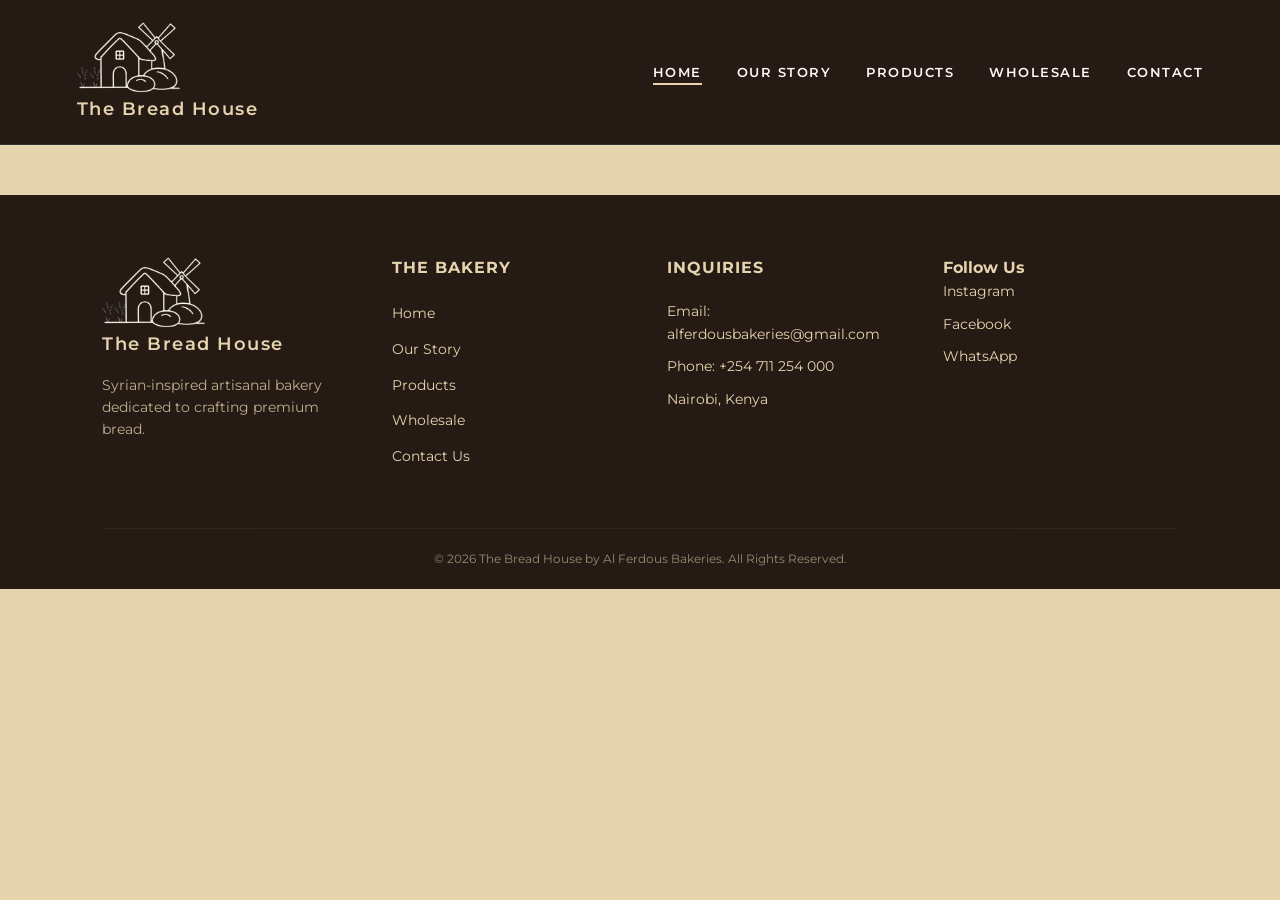
==== index.html @ f8d01291 "added social pages" ====
<!DOCTYPE html>
<html lang="en">
<head>
    <meta charset="UTF-8">
    <meta name="viewport" content="width=device-width, initial-scale=1.0">
    <title>The Bread House | Syrian-Inspired Artisanal Bakery</title>
    <link rel="icon" type="image/png" href="img/main-logo.png">
    <link rel="stylesheet" href="style.css">
</head>
<body>

    <header>
        <nav class="navbar">
            <a href="index.html" class="logo-link">
            <div class="logo-container">
                <img src="img/main-logo.png" alt="The Bread House Logo">
                <span class="brand-title">The Bread House</span>
            </div>
            </a>
            <ul class="nav-links">
                <li><a href="index.html" class="active">Home</a></li>
                <li><a href="story.html">Our Story</a></li>
                <li><a href="products.html">Products</a></li>
                <li><a href="wholesale.html">Wholesale</a></li>
                <li><a href="contact.html">Contact</a></li>
            </ul>
        </nav>
    </header>

    <main>
        </main>
<footer>
    <div class="footer-container">
        <div class="footer-brand">
            <div class="logo-container">
                <img src="img/main-logo.png" alt="The Bread House Logo">
                <span class="brand-title">The Bread House</span>
            </div>
            <p>Syrian-inspired artisanal bakery dedicated to crafting premium bread.</p>
        </div>

        <div class="footer-links">
            <h4>The Bakery</h4>
            <ul>
                <li><a href="index.html">Home</a></li>
                <li><a href="story.html">Our Story</a></li>
                <li><a href="products.html">Products</a></li>
                <li><a href="wholesale.html">Wholesale</a></li>
                <li><a href="contact.html">Contact Us</a></li>
            </ul>
        </div>

        <div class="footer-contact">
            <h4>Inquiries</h4>
            <p>Email: <a href="mailto:alferdousbakeries@gmail.com" class="footer-link">alferdousbakeries@gmail.com</a></p>
            <p>Phone: <a href="tel:+254711254000" class="footer-link">+254 711 254 000</a></p>
            <p>Nairobi, Kenya</p>
        </div>

        <div class="footer-social">
            <h4>Follow Us</h4>
              <div class="social-icons">
              <a href="#" class="social-link">Instagram</a>
              <a href="#" class="social-link">Facebook</a>
              <a href="https://wa.me/254711254000" class="social-link">WhatsApp</a>
        </div>
</div>
    </div>
    <div class="footer-bottom">
        <p>&copy; 2026 The Bread House by Al Ferdous Bakeries. All Rights Reserved.</p>
    </div>
</footer>
</body>
</html>
---- style.css ----
@font-face {
    font-family: 'Montserrat';
    src: url('fonts/Montserrat-Regular.ttf') format('truetype');
    font-weight: 400;
}

@font-face {
    font-family: 'Montserrat';
    src: url('fonts/Montserrat-SemiBold.ttf') format('truetype');
    font-weight: 600;
}

@font-face {
    font-family: 'Montserrat';
    src: url('fonts/Montserrat-Bold.ttf') format('truetype');
    font-weight: 700;
}
* {
    margin: 0;
    padding: 0;
    box-sizing: border-box;
}

body {
    font-family: 'Montserrat', sans-serif;
    /* Light beige background from the profile  */
    background-color: #e6d4af; 
    /* Deep brown text for a premium look */
    color: #3E2723; 
    line-height: 1.6;
}


header {
    background-color: #261a14; 
    border-bottom: 1px solid #333; 
    position: sticky;
    top: 0;
    z-index: 1000;
}
.navbar {
    display: flex;
    justify-content: space-between;
    align-items: center;
    padding: 20px 6%; /* Added more padding for a "premium" feel */
    max-width: 1400px;
    margin: 0 auto;
}

logo-container {
    display: flex;
    align-items: center; /* Centers the logo and text vertically */
    gap: 15px; /* Creates space between the icon and the name */
}

.logo-container img {
    height: 75px;
    width: auto;
    display: block;
}
.logo-link {
    text-decoration: none;
}

.brand-title {
    color: #e6d4af; /* Using your accurate beige color */
    font-family: 'Montserrat', sans-serif;
    font-weight: 600;
    font-size: 18px;
    letter-spacing: 1.5px;
    text-decoration: none;
}

.nav-links {
    list-style: none;
    display: flex;
    gap: 35px; /* Wide gap between links */
}

.nav-links a {
    text-decoration: none;
    /* Changed to light beige for contrast against the dark brown */
    color: #FDF9F3; 
    font-size: 12.5px;
    font-weight: 600; 
    text-transform: uppercase;
    letter-spacing: 1.5px;
    transition: all 0.3s ease;
    position: relative;
}

.nav-links a:hover {
    color: #e6d4af; 
}
.nav-links a.active::after {
    content: '';
    position: absolute;
    width: 100%;
    height: 2px;
    background-color: #e6d4af;
    bottom: -5px;
    left: 0;
}

footer {
    background-color: #261a14; 
    color: #e6d4af; 
    padding: 60px 8% 20px;
    margin-top: 50px;
}

.footer-container {
    display: flex;
    justify-content: space-between;
    flex-wrap: wrap;
    gap: 40px;
    max-width: 1400px;
    margin: 0 auto;
}

.footer-brand {
    flex: 1;
    min-width: 250px;
}

.footer-brand p {
    margin-top: 15px;
    font-size: 14px;
    opacity: 0.8;
}

.footer-links, .footer-contact {
    flex: 1;
    min-width: 200px;
}

.footer-links h4, .footer-contact h4 {
    margin-bottom: 20px;
    text-transform: uppercase;
    letter-spacing: 1px;
    font-size: 16px;
}

.footer-links ul {
    list-style: none;
}

.footer-links li {
    margin-bottom: 10px;
}

.footer-links a {
    color: #e6d4af;
    text-decoration: none;
    font-size: 14px;
    transition: color 0.3s ease;
}

.footer-links a:hover {
    color: #ffffff;
}

.footer-contact p {
    font-size: 14px;
    margin-bottom: 10px;
}

.footer-bottom {
    text-align: center;
    margin-top: 50px;
    padding-top: 20px;
    border-top: 1px solid rgba(230, 212, 175, 0.1);
    font-size: 12px;
    opacity: 0.6;
}
.footer-link {
    color: #e6d4af;
    text-decoration: none;
    transition: opacity 0.3s ease;
}

.footer-link:hover {
    opacity: 0.7;
}
.footer-social {
    flex: 1;
    min-width: 150px;
}

.social-icons {
    display: flex;
    flex-direction: column; /* Vertical list looks cleaner in this footer */
    gap: 10px;
}

.social-link {
    color: #e6d4af;
    text-decoration: none;
    font-size: 14px;
    transition: transform 0.3s ease;
}

.social-link:hover {
    color: #ffffff;
    transform: translateX(5px); /* Subtle slide effect when hovering */
}
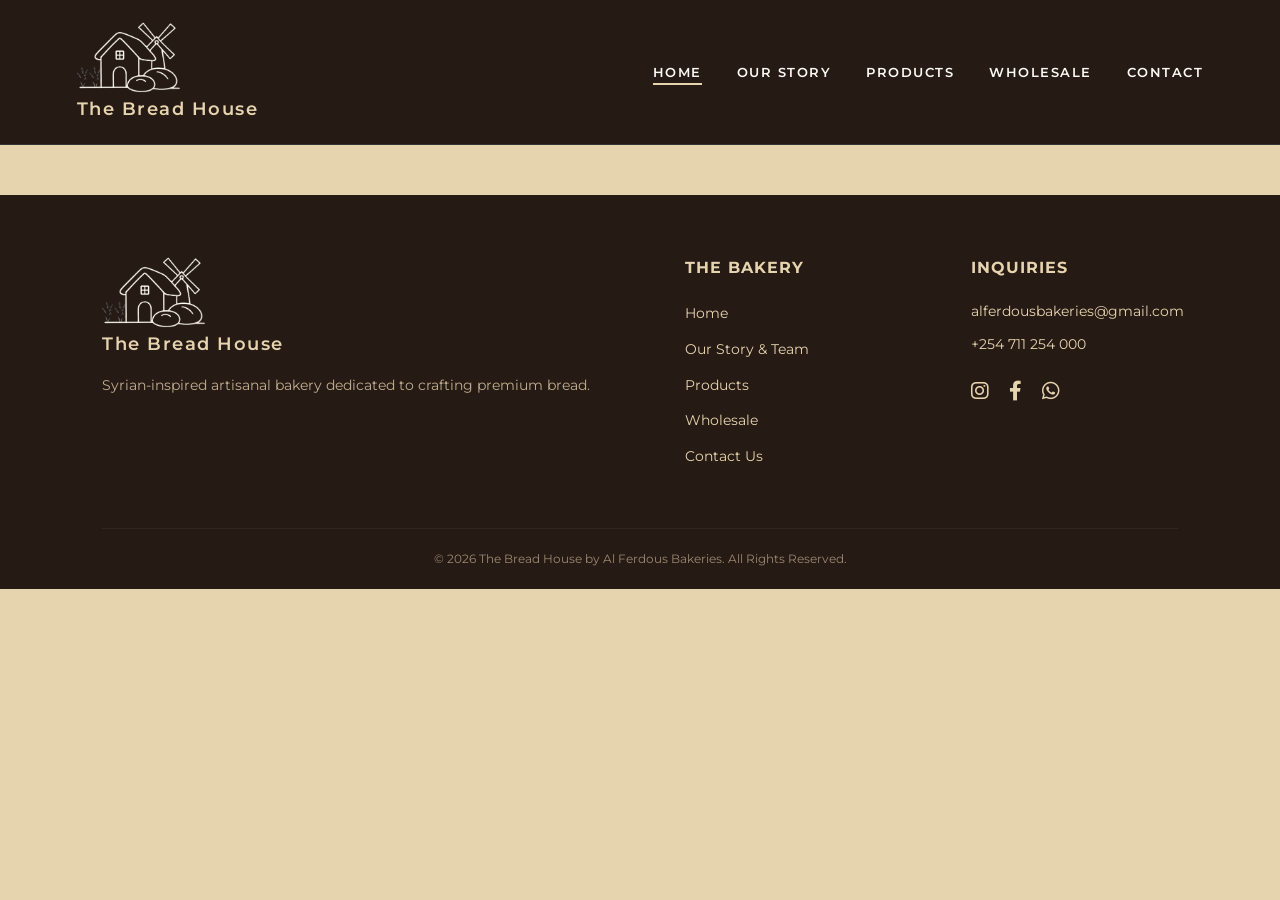
==== commit 5f31bfa7: "finished nav-bar & footer" ====
--- a/index.html
+++ b/index.html
@@ -5,6 +5,7 @@
     <meta name="viewport" content="width=device-width, initial-scale=1.0">
     <title>The Bread House | Syrian-Inspired Artisanal Bakery</title>
     <link rel="icon" type="image/png" href="img/main-logo.png">
+    <link rel="stylesheet" href="https://cdnjs.cloudflare.com/ajax/libs/font-awesome/6.0.0/css/all.min.css">
     <link rel="stylesheet" href="style.css">
 </head>
 <body>
@@ -32,37 +33,38 @@
 <footer>
     <div class="footer-container">
         <div class="footer-brand">
-            <div class="logo-container">
-                <img src="img/main-logo.png" alt="The Bread House Logo">
-                <span class="brand-title">The Bread House</span>
-            </div>
+            <a href="index.html" class="logo-link">
+                <div class="logo-container">
+                    <img src="img/main-logo.png" alt="The Bread House Logo">
+                    <span class="brand-title">The Bread House</span>
+                </div>
+            </a>
             <p>Syrian-inspired artisanal bakery dedicated to crafting premium bread.</p>
         </div>
 
-        <div class="footer-links">
-            <h4>The Bakery</h4>
-            <ul>
-                <li><a href="index.html">Home</a></li>
-                <li><a href="story.html">Our Story</a></li>
-                <li><a href="products.html">Products</a></li>
-                <li><a href="wholesale.html">Wholesale</a></li>
-                <li><a href="contact.html">Contact Us</a></li>
-            </ul>
-        </div>
+       <div class="footer-right-group">
+            <div class="footer-links">
+                <h4>The Bakery</h4>
+                <ul>
+                    <li><a href="index.html">Home</a></li>
+                    <li><a href="story.html">Our Story & Team</a></li>
+                    <li><a href="products.html">Products</a></li>
+                    <li><a href="wholesale.html">Wholesale</a></li>
+                    <li><a href="contact.html">Contact Us</a></li>
+                </ul>
+            </div>
+
 
         <div class="footer-contact">
-            <h4>Inquiries</h4>
-            <p>Email: <a href="mailto:alferdousbakeries@gmail.com" class="footer-link">alferdousbakeries@gmail.com</a></p>
-            <p>Phone: <a href="tel:+254711254000" class="footer-link">+254 711 254 000</a></p>
-            <p>Nairobi, Kenya</p>
-        </div>
-
-        <div class="footer-social">
-            <h4>Follow Us</h4>
-              <div class="social-icons">
-              <a href="#" class="social-link">Instagram</a>
-              <a href="#" class="social-link">Facebook</a>
-              <a href="https://wa.me/254711254000" class="social-link">WhatsApp</a>
+                <h4>Inquiries</h4>
+                <p><a href="mailto:alferdousbakeries@gmail.com" class="footer-link">alferdousbakeries@gmail.com</a></p>
+                <p><a href="tel:+254711254000" class="footer-link">+254 711 254 000</a></p>
+                
+                <div class="social-icons">
+                    <a href="#" class="social-icon"><i class="fab fa-instagram"></i></a>
+                    <a href="#" class="social-icon"><i class="fab fa-facebook-f"></i></a>
+                    <a href="https://wa.me/254711254000" class="social-icon"><i class="fab fa-whatsapp"></i></a>
+                </div>
         </div>
 </div>
     </div>
--- a/style.css
+++ b/style.css
@@ -47,11 +47,6 @@
     margin: 0 auto;
 }
 
-logo-container {
-    display: flex;
-    align-items: center; /* Centers the logo and text vertically */
-    gap: 15px; /* Creates space between the icon and the name */
-}
 
 .logo-container img {
     height: 75px;
@@ -182,25 +177,59 @@
 .footer-link:hover {
     opacity: 0.7;
 }
-.footer-social {
-    flex: 1;
-    min-width: 150px;
-}
-
 .social-icons {
     display: flex;
-    flex-direction: column; /* Vertical list looks cleaner in this footer */
+    flex-direction: row; /* Vertical list looks cleaner in this footer */
     gap: 10px;
 }
 
-.social-link {
-    color: #e6d4af;
-    text-decoration: none;
-    font-size: 14px;
-    transition: transform 0.3s ease;
-}
-
-.social-link:hover {
+/* Footer Layout */
+.footer-container {
+    display: flex;
+    justify-content: space-between; /* Pushes brand left and group right */
+    align-items: flex-start;
+    max-width: 1400px;
+    margin: 0 auto;
+}
+
+.footer-right-group {
+    display: flex;
+    gap: 80px; /* Space between Bakery links and Inquiries */
+    text-align: left;
+}
+
+/* The Hover Slide Effect for Bakery Links */
+.footer-links li a {
+    display: inline-block; /* Required for transform to work */
+    transition: all 0.3s ease;
+    color: #e6d4af;
+    text-decoration: none;
+}
+
+.footer-links li a:hover {
     color: #ffffff;
-    transform: translateX(5px); /* Subtle slide effect when hovering */
+    transform: translateX(8px); /* The posh slide effect */
+}
+
+/* Social Icons Styling */
+.social-icons {
+    display: flex;
+    gap: 20px;
+    margin-top: 20px;
+}
+
+.social-icon {
+    color: #e6d4af;
+    font-size: 20px; /* Makes icons look premium */
+    transition: transform 0.3s ease, color 0.3s ease;
+}
+
+.social-icon:hover {
+    color: #ffffff;
+    transform: translateY(-5px); /* Icons pop upward slightly */
+}
+
+/* Remove default link styles for brand */
+.logo-link {
+    text-decoration: none;
 }
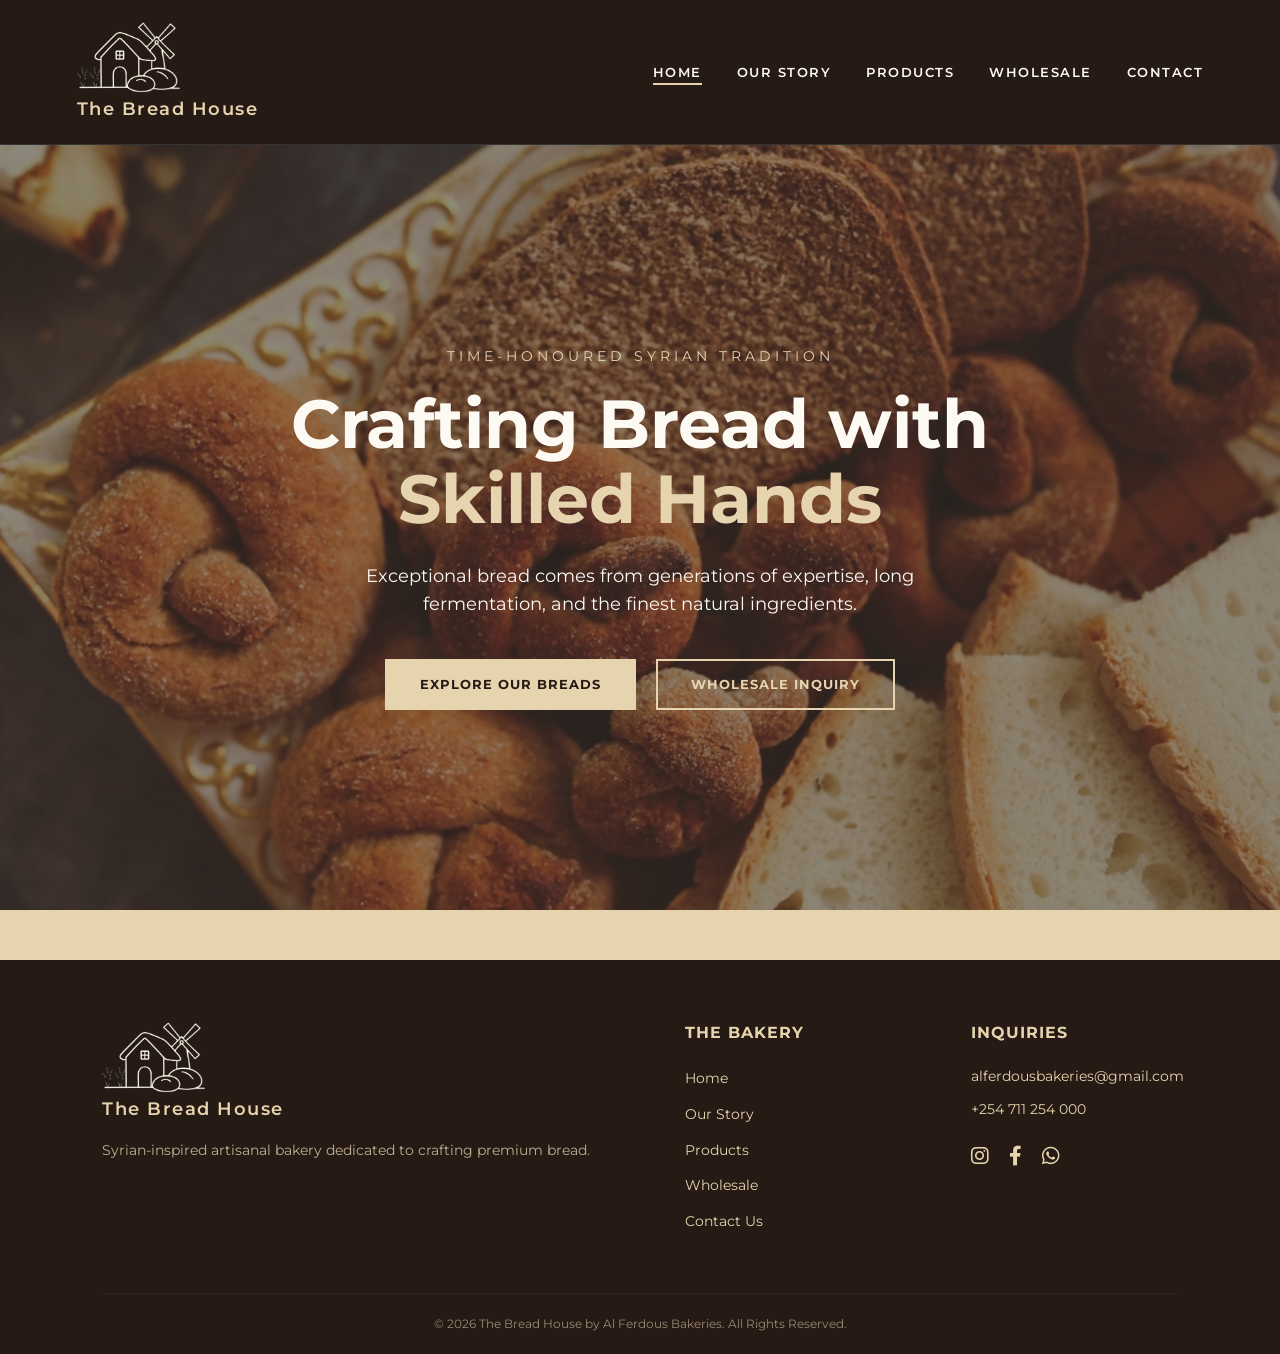
==== commit 222ac06c: "completed hero section" ====
--- a/index.html
+++ b/index.html
@@ -28,8 +28,22 @@
         </nav>
     </header>
 
-    <main>
-        </main>
+<main>
+<section class="hero">
+    <div class="hero-overlay"></div>
+    <div class="hero-content">
+        <span class="hero-tagline">Time-Honoured Syrian Tradition</span>
+        <h1>Crafting Bread with <br><span>Skilled Hands</span></h1>
+        <p>Exceptional bread comes from generations of expertise, long fermentation, and the finest natural ingredients.</p>
+        <div class="hero-btns">
+            <a href="products.html" class="btn-primary">Explore Our Breads</a>
+            <a href="wholesale.html" class="btn-secondary">Wholesale Inquiry</a>
+        </div>
+    </div>
+</section>
+</main>
+
+
 <footer>
     <div class="footer-container">
         <div class="footer-brand">
@@ -47,7 +61,7 @@
                 <h4>The Bakery</h4>
                 <ul>
                     <li><a href="index.html">Home</a></li>
-                    <li><a href="story.html">Our Story & Team</a></li>
+                    <li><a href="story.html">Our Story</a></li>
                     <li><a href="products.html">Products</a></li>
                     <li><a href="wholesale.html">Wholesale</a></li>
                     <li><a href="contact.html">Contact Us</a></li>
--- a/style.css
+++ b/style.css
@@ -97,6 +97,107 @@
     left: 0;
 }
 
+
+.hero {
+    position: relative;
+    height: 85vh; /* Takes up most of the screen */
+    background: url('img/artisanal_hand_shaped_bread.jpg') no-repeat center center/cover;
+    display: flex;
+    align-items: center;
+    justify-content: center;
+    color: #FDF9F3;
+    text-align: center;
+}
+
+.hero-overlay {
+    position: absolute;
+    top: 0;
+    left: 0;
+    width: 100%;
+    height: 100%;
+    background: rgba(38, 26, 20, 0.5); /* Deep brown tint at 50% opacity */
+}
+
+.hero-content {
+    position: relative;
+    z-index: 2;
+    max-width: 900px;
+    padding: 0 20px;
+}
+
+.hero-tagline {
+    font-size: 14px;
+    text-transform: uppercase;
+    letter-spacing: 4px;
+    margin-bottom: 20px;
+    display: block;
+    color: #e6d4af; /* Your brand beige */
+}
+
+.hero h1 {
+    font-size: clamp(40px, 8vw, 68px); /* Responsive font size */
+    font-weight: 700;
+    line-height: 1.1;
+    margin-bottom: 25px;
+}
+
+.hero h1 span {
+    color: #e6d4af; /* Highlight "Skilled Hands" in brand color */
+}
+
+.hero p {
+    font-size: 18px;
+    max-width: 600px;
+    margin: 0 auto 40px;
+    font-weight: 400;
+}
+
+/* Button Bricks */
+.hero-btns {
+    display: flex;
+    gap: 20px;
+    justify-content: center;
+}
+
+.btn-primary {
+    background-color: #e6d4af;
+    color: #261a14;
+    padding: 15px 35px;
+    text-decoration: none;
+    font-weight: 700;
+    text-transform: uppercase;
+    font-size: 13px;
+    letter-spacing: 1px;
+    transition: all 0.3s ease;
+}
+
+.btn-secondary {
+    border: 2px solid #e6d4af;
+    color: #e6d4af;
+    padding: 13px 33px;
+    text-decoration: none;
+    font-weight: 700;
+    text-transform: uppercase;
+    font-size: 13px;
+    letter-spacing: 1px;
+    transition: all 0.3s ease;
+}
+
+.btn-primary:hover {
+    background-color: #ffffff;
+    transform: translateY(-3px);
+}
+
+.btn-secondary:hover {
+    background-color: #e6d4af;
+    color: #261a14;
+    transform: translateY(-3px);
+}
+
+
+
+
+
 footer {
     background-color: #261a14; 
     color: #e6d4af; 
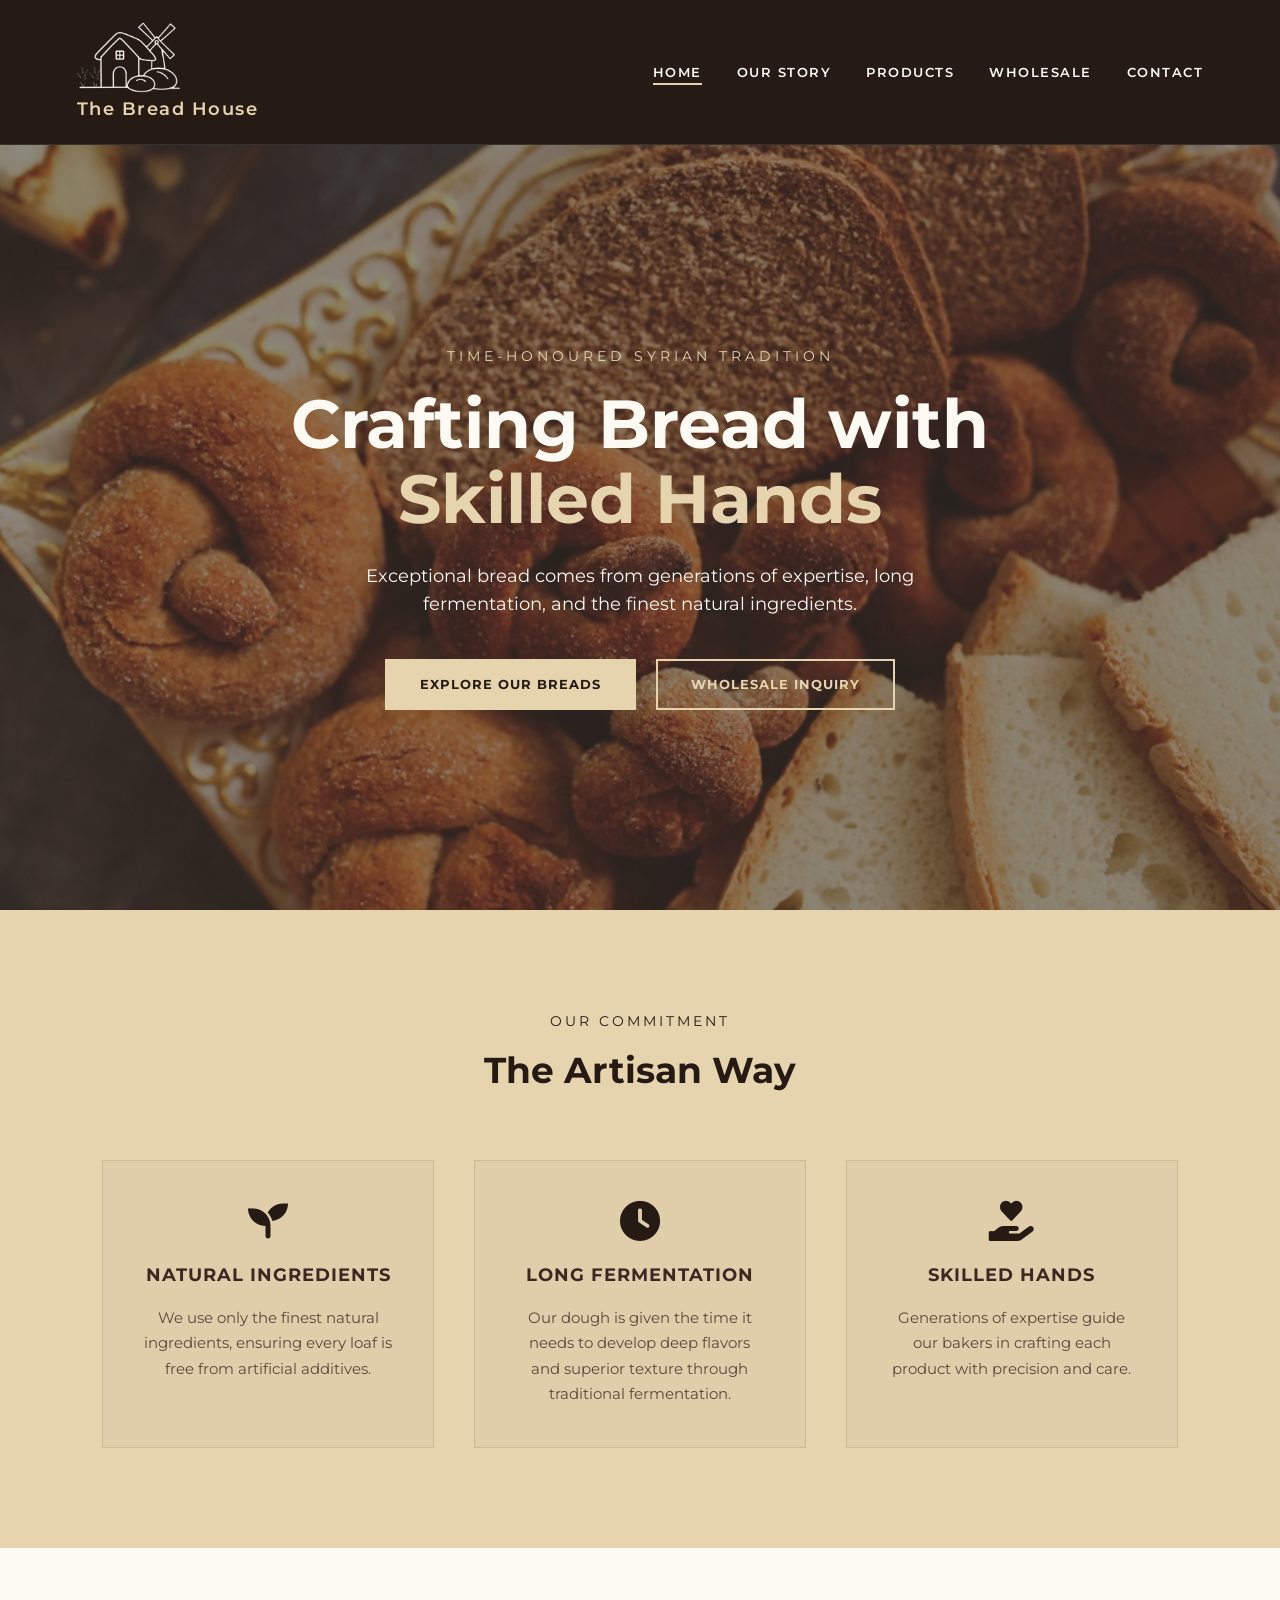
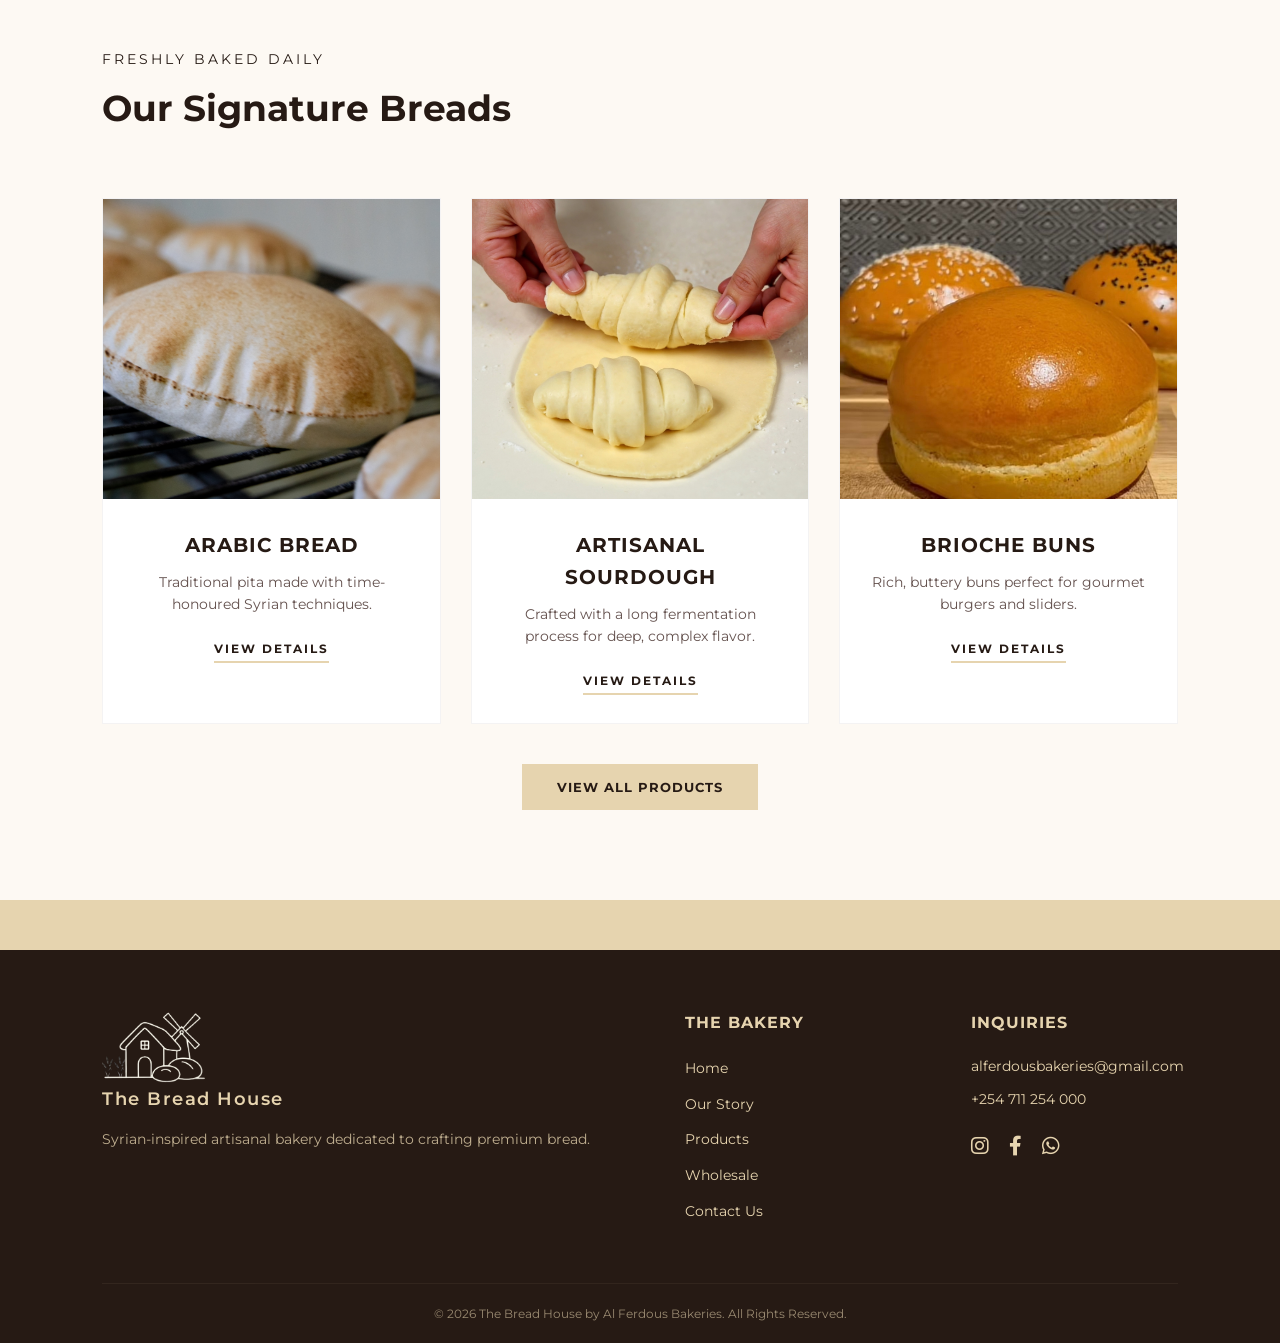
==== commit c612b6a8: "added 2 sections commitment & signature breads" ====
--- a/index.html
+++ b/index.html
@@ -41,7 +41,91 @@
         </div>
     </div>
 </section>
+
+
+
+<section class="virtues">
+    <div class="container">
+        <div class="section-title">
+            <span>Our Commitment</span>
+            <h2>The Artisan Way</h2>
+        </div>
+        
+        <div class="virtues-grid">
+            <div class="virtue-card">
+                <i class="fas fa-seedling"></i>
+                <h3>Natural Ingredients</h3>
+                <p>We use only the finest natural ingredients, ensuring every loaf is free from artificial additives.</p>
+            </div>
+
+            <div class="virtue-card">
+                <i class="fas fa-clock"></i>
+                <h3>Long Fermentation</h3>
+                <p>Our dough is given the time it needs to develop deep flavors and superior texture through traditional fermentation.</p>
+            </div>
+
+            <div class="virtue-card">
+                <i class="fas fa-hand-holding-heart"></i>
+                <h3>Skilled Hands</h3>
+                <p>Generations of expertise guide our bakers in crafting each product with precision and care.</p>
+            </div>
+        </div>
+    </div>
+</section>
+
+
+
+<section class="products-preview">
+    <div class="container">
+        <div class="section-title">
+            <span>Freshly Baked Daily</span>
+            <h2>Our Signature Breads</h2>
+        </div>
+
+        <div class="product-grid">
+            <div class="product-card">
+                <div class="product-img">
+                    <img src="img/arabic_bread.jpg" alt="Authentic Arabic Bread">
+                </div>
+                <div class="product-info">
+                    <h3>Arabic Bread</h3>
+                    <p>Traditional pita made with time-honoured Syrian techniques.</p>
+                    <a href="products.html" class="link-posh">View Details</a>
+                </div>
+            </div>
+
+            <div class="product-card">
+                <div class="product-img">
+                    <img src="img/frozen_croissant_dough.jpg" alt="Artisanal Sourdough">
+                </div>
+                <div class="product-info">
+                    <h3>Artisanal Sourdough</h3>
+                    <p>Crafted with a long fermentation process for deep, complex flavor.</p>
+                    <a href="products.html" class="link-posh">View Details</a>
+                </div>
+            </div>
+
+            <div class="product-card">
+                <div class="product-img">
+                    <img src="img/brioche_buns.jpg" alt="Gourmet Brioche Buns">
+                </div>
+                <div class="product-info">
+                    <h3>Brioche Buns</h3>
+                    <p>Rich, buttery buns perfect for gourmet burgers and sliders.</p>
+                    <a href="products.html" class="link-posh">View Details</a>
+                </div>
+            </div>
+        </div>
+
+        <div class="view-all-container">
+            <a href="products.html" class="btn-primary">View All Products</a>
+        </div>
+    </div>
+</section>
 </main>
+
+
+
 
 
 <footer>
--- a/style.css
+++ b/style.css
@@ -196,6 +196,143 @@
 
 
 
+.virtues {
+    padding: 100px 8%;
+    background-color: #e6d4af; /* Your accurate beige */
+    text-align: center;
+}
+
+.section-title span {
+    color: #261a14; /* Your accurate brown */
+    text-transform: uppercase;
+    letter-spacing: 3px;
+    font-size: 14px;
+    display: block;
+    margin-bottom: 10px;
+}
+
+.section-title h2 {
+    font-size: 36px;
+    color: #261a14;
+    margin-bottom: 60px;
+}
+
+.virtues-grid {
+    display: grid;
+    grid-template-columns: repeat(auto-fit, minmax(280px, 1fr));
+    gap: 40px;
+    max-width: 1200px;
+    margin: 0 auto;
+}
+
+.virtue-card {
+    padding: 40px;
+    background: rgba(38, 26, 20, 0.03); /* Extremely subtle brown tint */
+    border: 1px solid rgba(38, 26, 20, 0.1);
+    transition: all 0.3s ease;
+}
+
+.virtue-card:hover {
+    background: #ffffff;
+    transform: translateY(-10px);
+    box-shadow: 0 20px 40px rgba(38, 26, 20, 0.05);
+}
+
+.virtue-card i {
+    font-size: 40px;
+    color: #261a14;
+    margin-bottom: 20px;
+}
+
+.virtue-card h3 {
+    margin-bottom: 15px;
+    text-transform: uppercase;
+    letter-spacing: 1px;
+    font-size: 18px;
+}
+
+.virtue-card p {
+    font-size: 15px;
+    line-height: 1.7;
+    opacity: 0.8;
+}
+
+
+
+.products-preview {
+    padding: 100px 8%;
+    background-color: #FDF9F3; /* A lighter shade of your beige for contrast */
+}
+
+.product-grid {
+    display: grid;
+    grid-template-columns: repeat(auto-fit, minmax(300px, 1fr));
+    gap: 30px;
+    margin-bottom: 50px;
+}
+
+.product-card {
+    background: #fff;
+    overflow: hidden; /* Keeps the zoom effect inside the card */
+    border: 1px solid rgba(38, 26, 20, 0.05);
+    transition: all 0.4s ease;
+}
+
+.product-img {
+    height: 300px;
+    overflow: hidden;
+}
+
+.product-img img {
+    width: 100%;
+    height: 100%;
+    object-fit: cover;
+    transition: transform 0.6s ease;
+}
+
+.product-card:hover .product-img img {
+    transform: scale(1.1); /* The "Posh" zoom */
+}
+
+.product-info {
+    padding: 30px;
+    text-align: center;
+}
+
+.product-info h3 {
+    font-size: 20px;
+    margin-bottom: 10px;
+    text-transform: uppercase;
+    letter-spacing: 1px;
+    color: #261a14;
+}
+
+.product-info p {
+    font-size: 14px;
+    margin-bottom: 20px;
+    opacity: 0.8;
+}
+
+.link-posh {
+    font-size: 12px;
+    font-weight: 700;
+    text-transform: uppercase;
+    letter-spacing: 2px;
+    color: #261a14;
+    text-decoration: none;
+    border-bottom: 2px solid #e6d4af;
+    padding-bottom: 5px;
+    transition: all 0.3s ease;
+}
+
+.link-posh:hover {
+    border-bottom: 2px solid #261a14;
+}
+
+.view-all-container {
+    text-align: center;
+}
+
 
 
 footer {
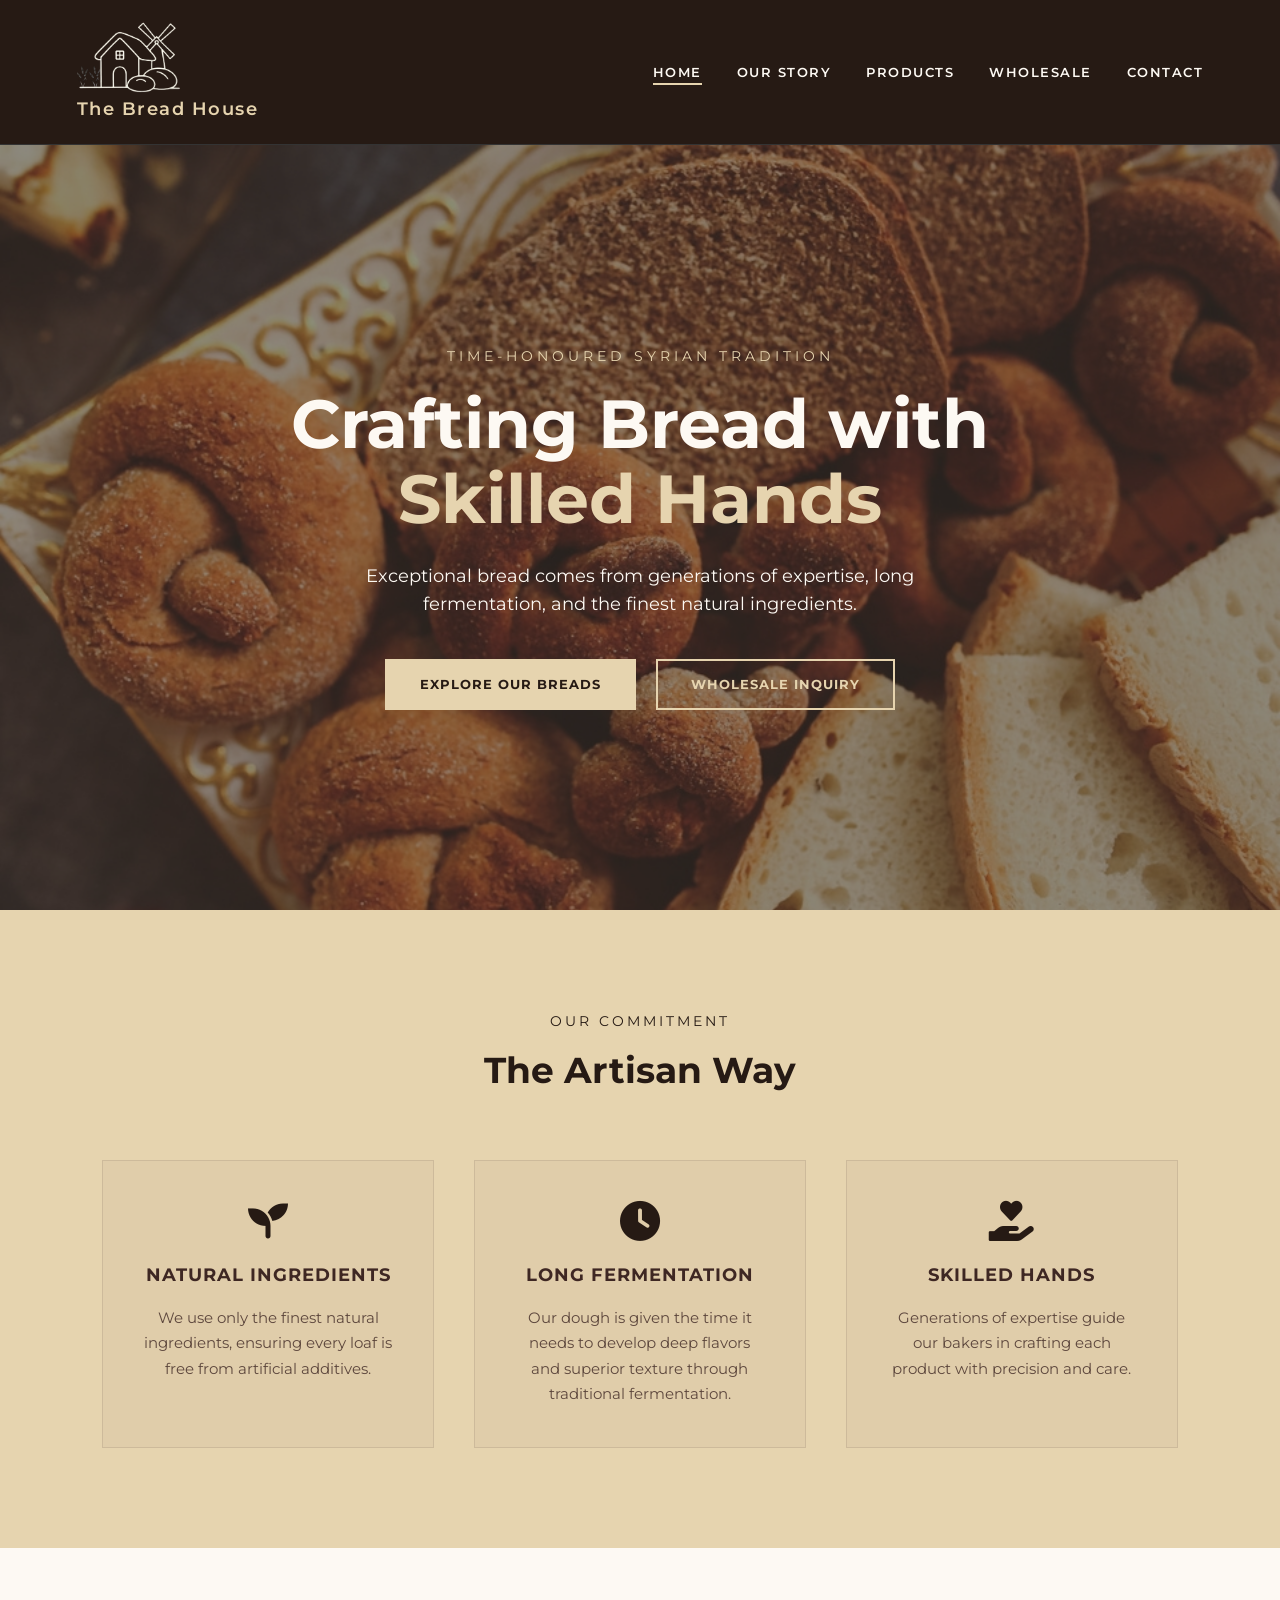
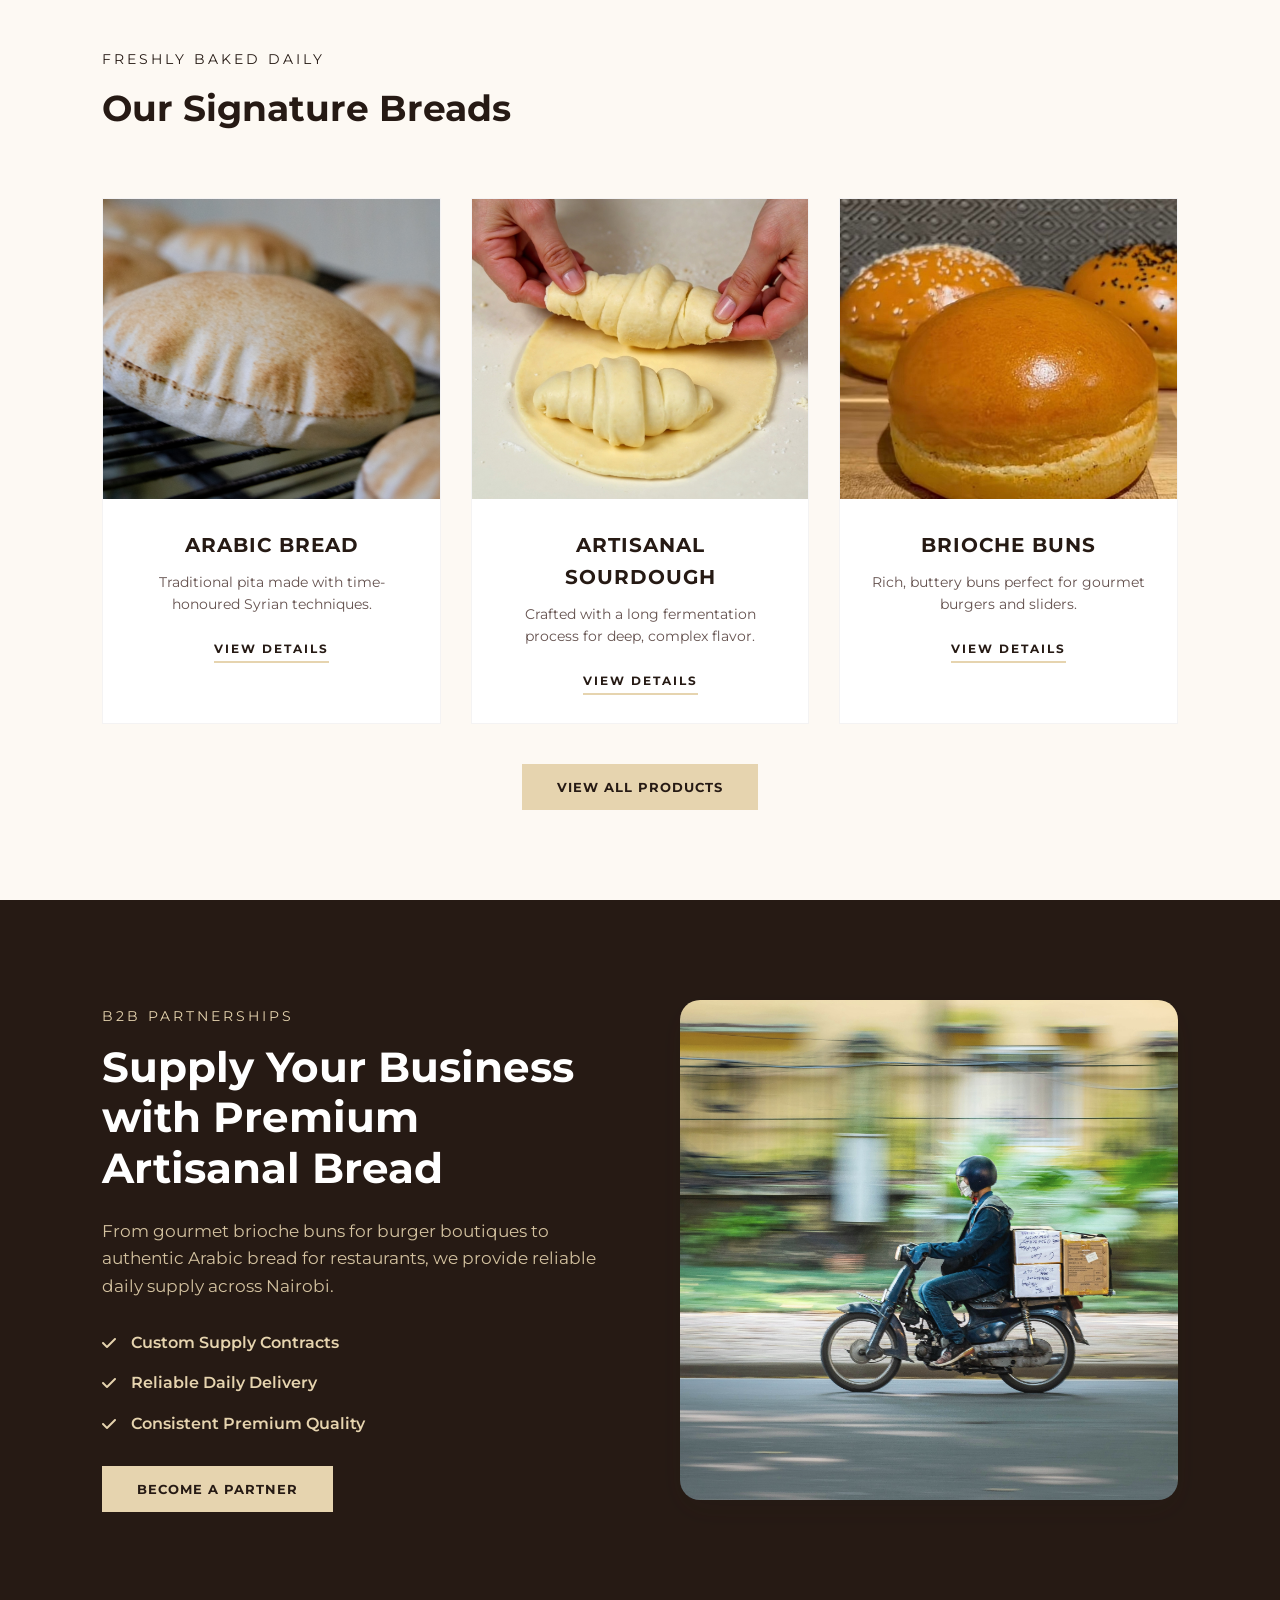
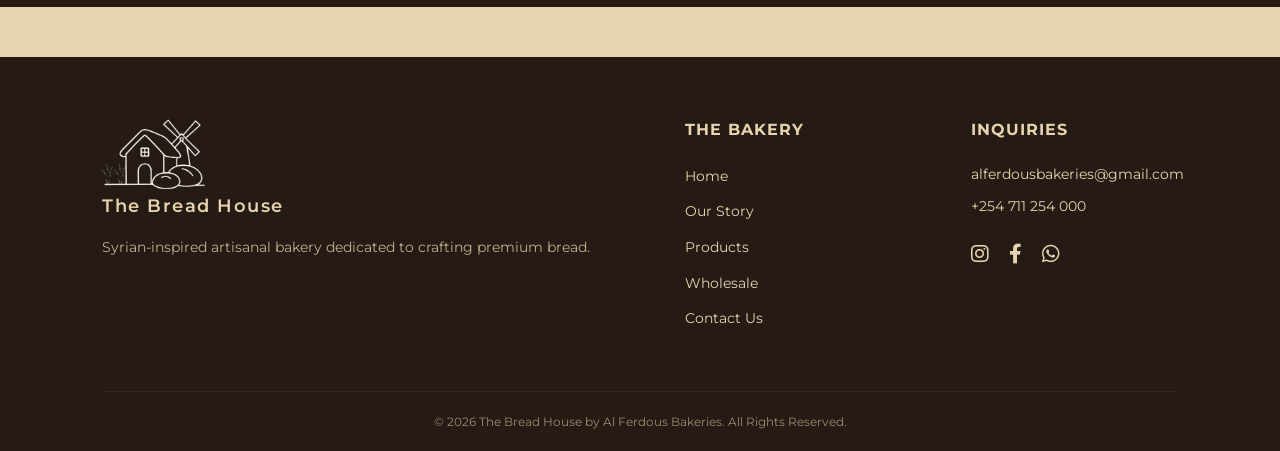
==== commit a1f1f4ab: "finished home page" ====
--- a/index.html
+++ b/index.html
@@ -126,7 +126,24 @@
 
 
 
-
+<section class="wholesale-cta">
+    <div class="wholesale-content">
+        <div class="wholesale-text">
+            <span>B2B Partnerships</span>
+            <h2>Supply Your Business with Premium Artisanal Bread</h2>
+            <p>From gourmet brioche buns for burger boutiques to authentic Arabic bread for restaurants, we provide reliable daily supply across Nairobi.</p>
+            <ul class="wholesale-features">
+                <li><i class="fas fa-check"></i> Custom Supply Contracts</li>
+                <li><i class="fas fa-check"></i> Reliable Daily Delivery</li>
+                <li><i class="fas fa-check"></i> Consistent Premium Quality</li>
+            </ul>
+            <a href="wholesale.html" class="btn-primary">Become a Partner</a>
+        </div>
+        <div class="wholesale-image">
+            <img src="img/delivery.jpg" alt="The Bread House Delivery Supply">
+        </div>
+    </div>
+</section>
 
 <footer>
     <div class="footer-container">
--- a/style.css
+++ b/style.css
@@ -335,6 +335,98 @@
 
 
 
+.wholesale-cta {
+    padding: 100px 8%;
+    background-color: #261a14; /* Your accurate brown */
+    color: #e6d4af; /* Your brand beige */
+}
+
+.wholesale-content {
+    display: flex;
+    align-items: center;
+    gap: 80px;
+    max-width: 1400px;
+    margin: 0 auto;
+}
+
+.wholesale-text {
+    flex: 1;
+}
+
+.wholesale-text span {
+    text-transform: uppercase;
+    letter-spacing: 3px;
+    font-size: 14px;
+    display: block;
+    margin-bottom: 15px;
+}
+
+.wholesale-text h2 {
+    font-size: 42px;
+    line-height: 1.2;
+    margin-bottom: 25px;
+    color: #ffffff; /* White for extra pop on the dark background */
+}
+
+.wholesale-text p {
+    margin-bottom: 30px;
+    font-size: 17px;
+    opacity: 0.9;
+}
+
+.wholesale-features {
+    list-style: none;
+    margin-bottom: 40px;
+}
+
+.wholesale-features li {
+    margin-bottom: 15px;
+    display: flex;
+    align-items: center;
+    gap: 15px;
+    font-weight: 600;
+}
+
+.wholesale-features i {
+    color: #e6d4af;
+}
+
+.wholesale-image {
+    flex: 1;
+    position: relative;
+}
+
+.wholesale-image img {
+    width: 100%;
+    height: 500px;
+    object-fit: cover;
+    /* Increased border-radius for softer, rounded corners */
+    border-radius: 20px; 
+    /* A very soft shadow to make the edges feel less harsh */
+    box-shadow: 0 10px 30px rgba(38, 26, 20, 0.1); 
+    filter: grayscale(30%);
+    transition: all 0.5s ease;
+}
+
+.wholesale-cta:hover .wholesale-image img {
+    filter: grayscale(0%);
+    transform: scale(1.02);
+    /* Keeps the shadow and rounding consistent on hover */
+    box-shadow: 0 15px 40px rgba(38, 26, 20, 0.15);
+}
+/* Responsive adjustment */
+@media (max-width: 992px) {
+    .wholesale-content {
+        flex-direction: column;
+        text-align: center;
+    }
+    .wholesale-features li {
+        justify-content: center;
+    }
+}
+
+
+
 footer {
     background-color: #261a14; 
     color: #e6d4af; 
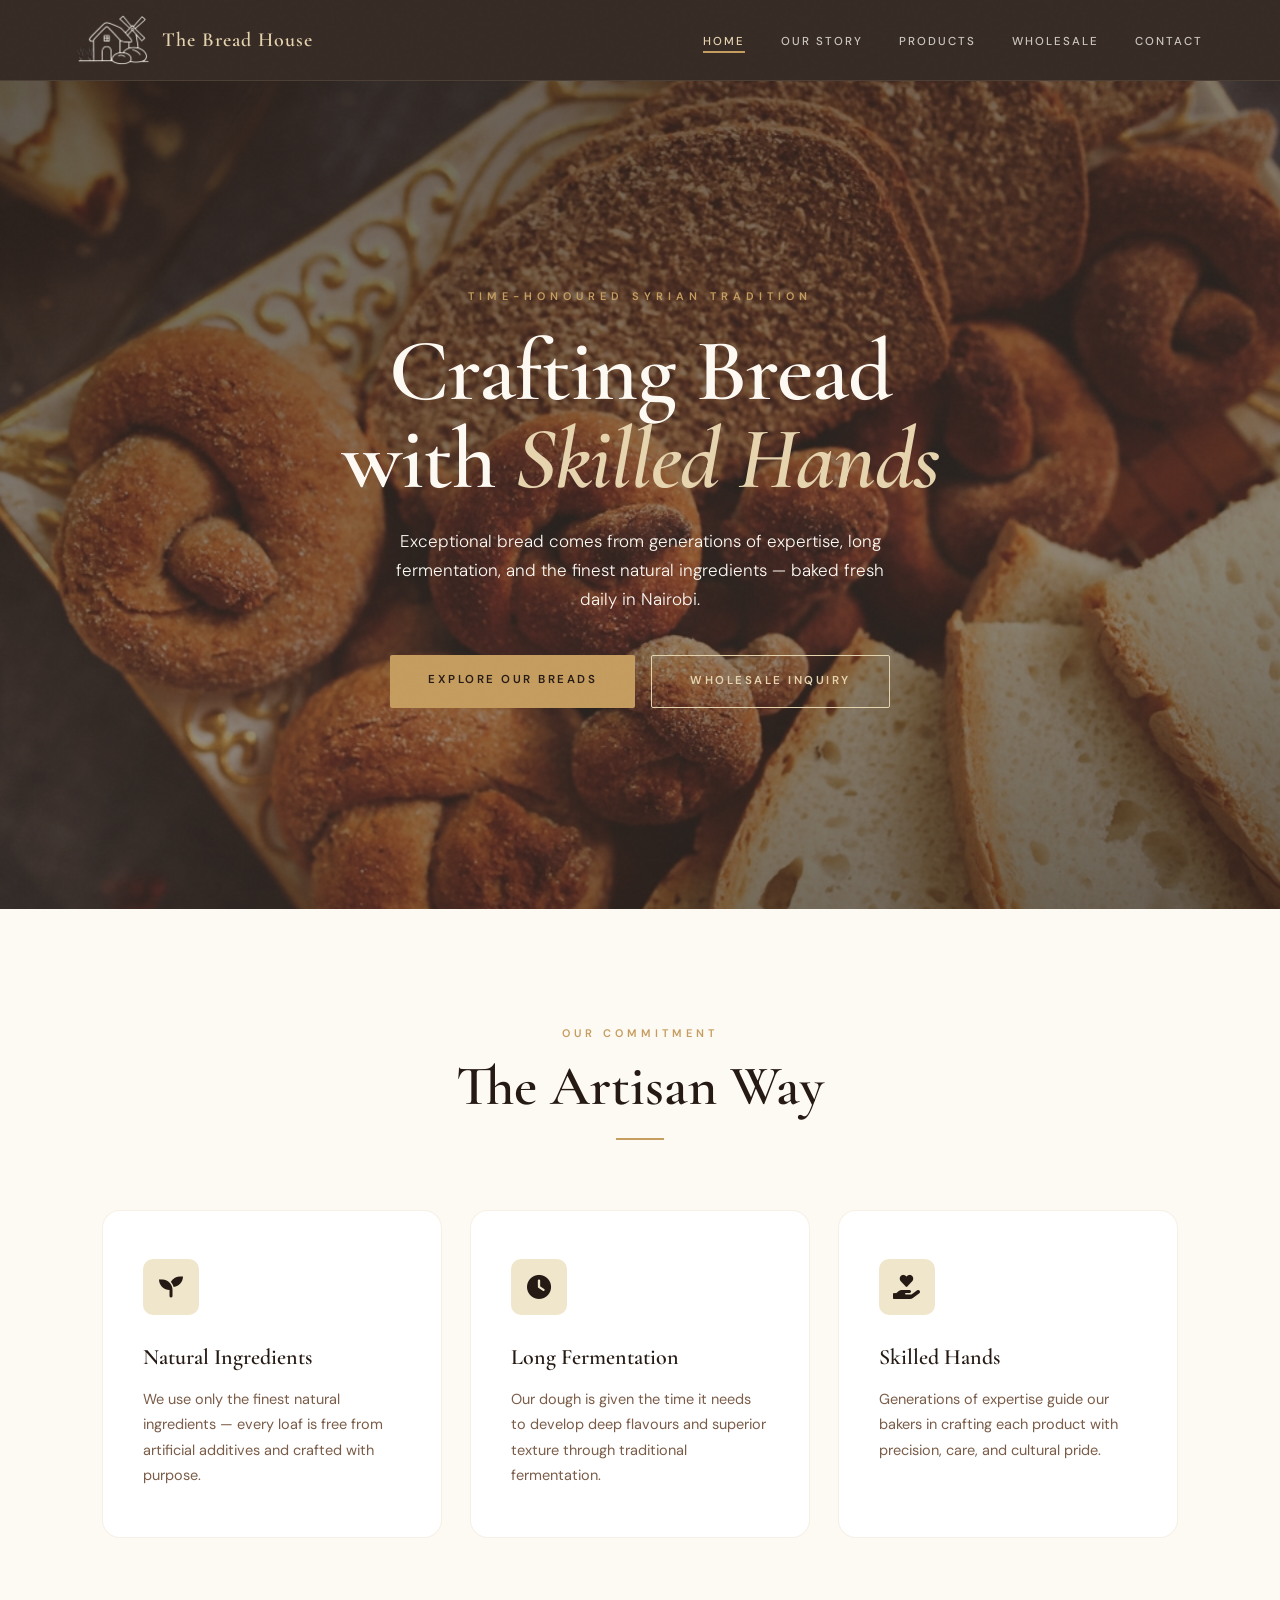
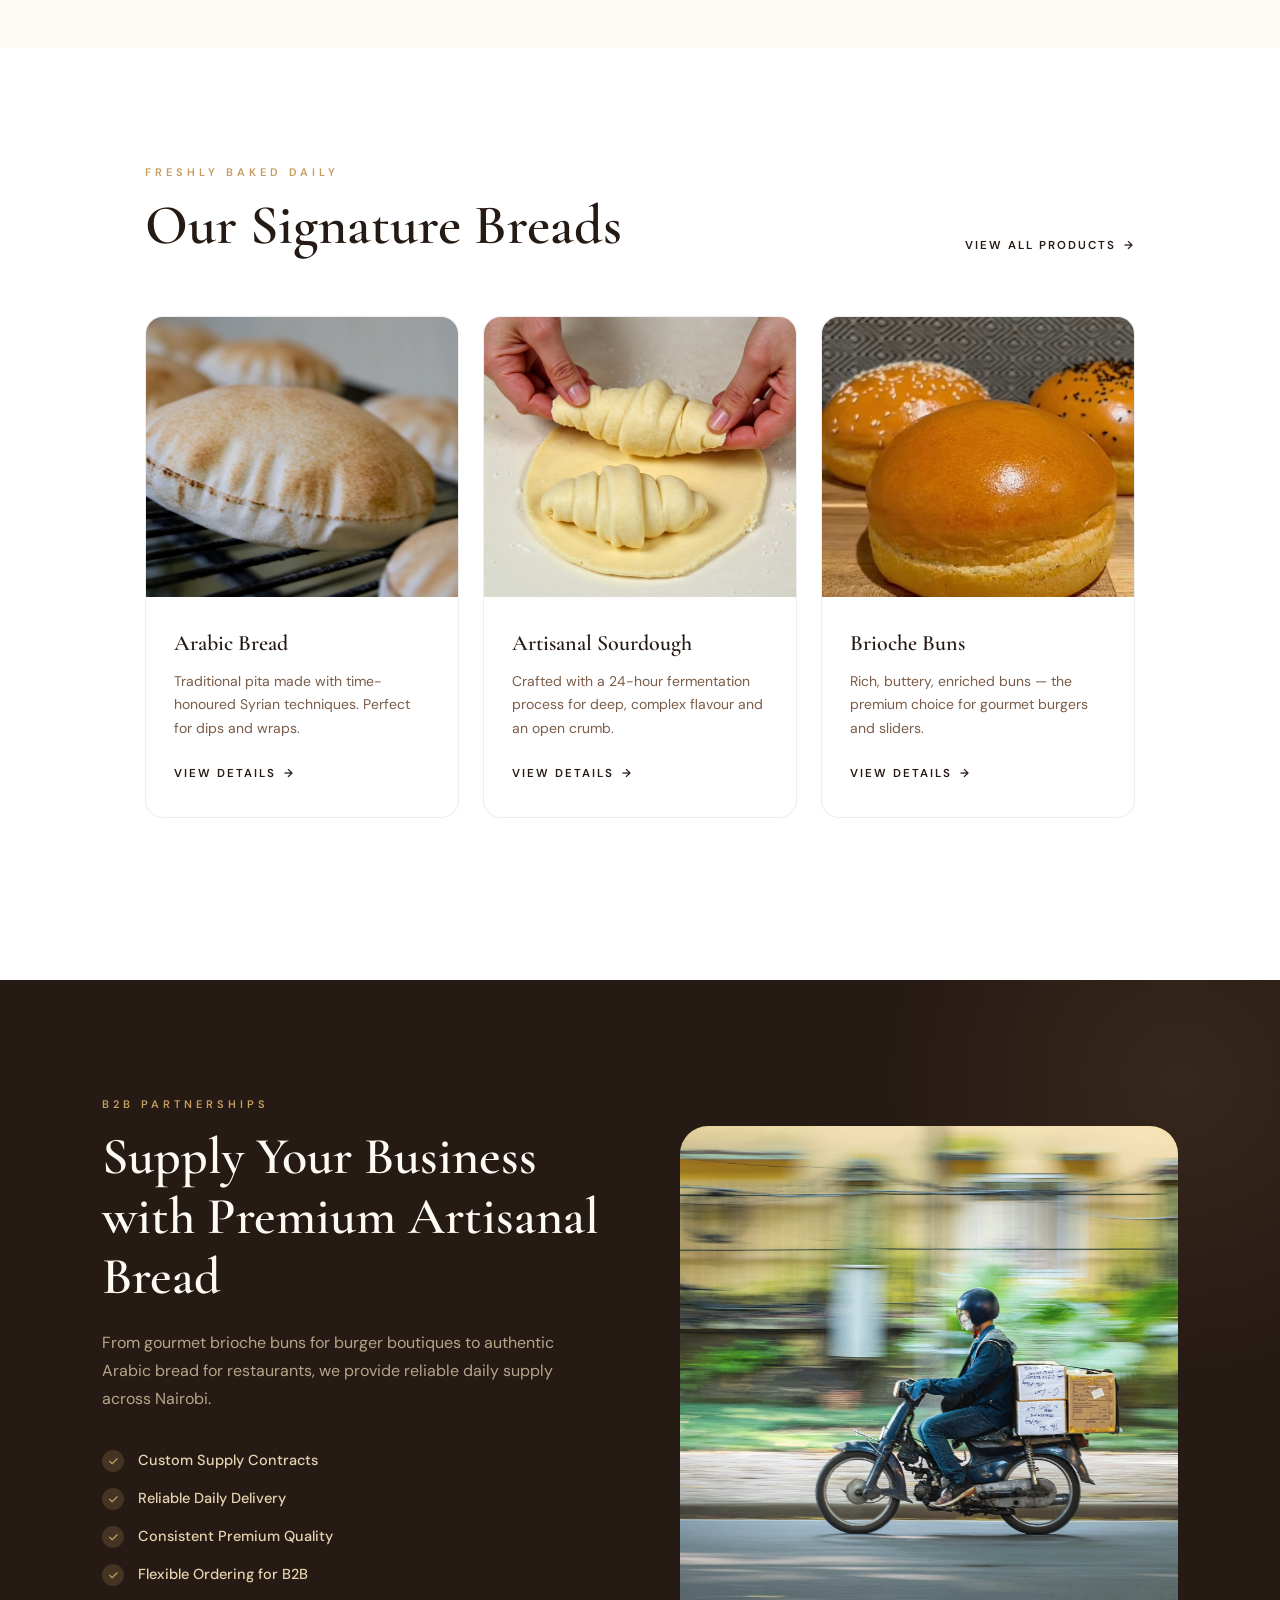
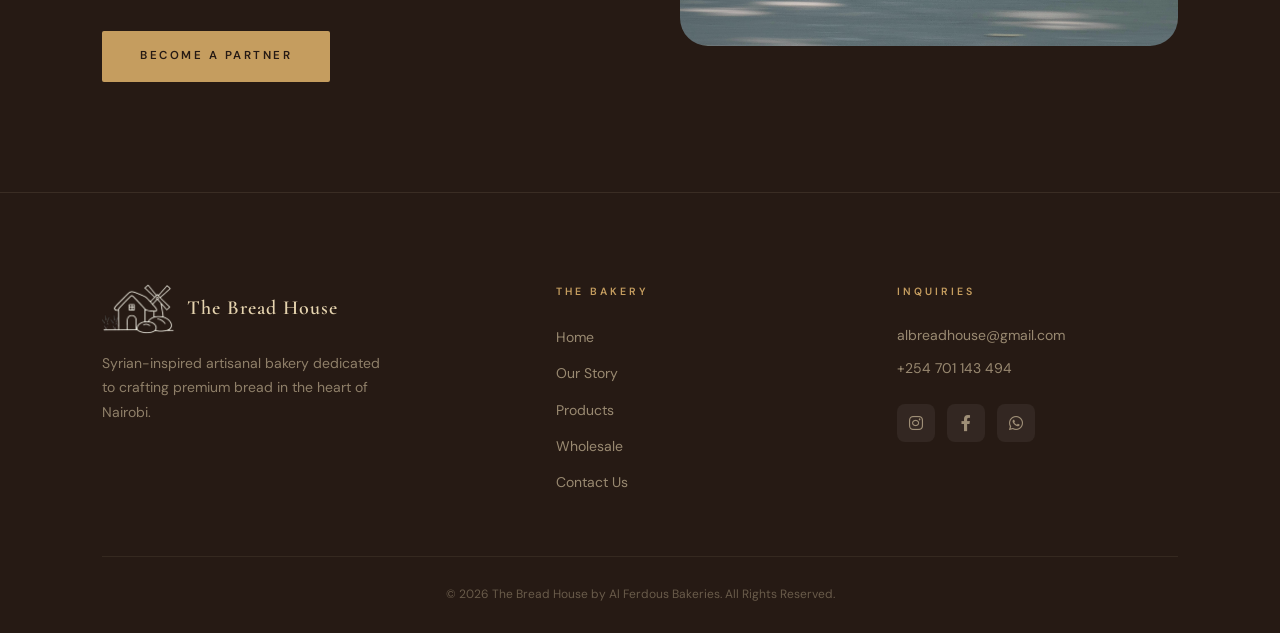
==== commit 8ab7bcae: "changed whole design of the project" ====
--- a/index.html
+++ b/index.html
@@ -1,191 +1,200 @@
 <!DOCTYPE html>
 <html lang="en">
 <head>
-    <meta charset="UTF-8">
-    <meta name="viewport" content="width=device-width, initial-scale=1.0">
-    <title>The Bread House | Syrian-Inspired Artisanal Bakery</title>
-    <link rel="icon" type="image/png" href="img/main-logo.png">
-    <link rel="stylesheet" href="https://cdnjs.cloudflare.com/ajax/libs/font-awesome/6.0.0/css/all.min.css">
-    <link rel="stylesheet" href="style.css">
+  <meta charset="UTF-8">
+  <meta name="viewport" content="width=device-width, initial-scale=1.0">
+  <title>The Bread House | Syrian-Inspired Artisanal Bakery</title>
+  <link rel="icon" type="image/png" href="img/main-logo.png">
+  <link rel="stylesheet" href="https://cdnjs.cloudflare.com/ajax/libs/font-awesome/6.0.0/css/all.min.css">
+  <link rel="stylesheet" href="style.css">
 </head>
 <body>
 
-    <header>
-        <nav class="navbar">
-            <a href="index.html" class="logo-link">
-            <div class="logo-container">
-                <img src="img/main-logo.png" alt="The Bread House Logo">
-                <span class="brand-title">The Bread House</span>
-            </div>
-            </a>
-            <ul class="nav-links">
-                <li><a href="index.html" class="active">Home</a></li>
-                <li><a href="story.html">Our Story</a></li>
-                <li><a href="products.html">Products</a></li>
-                <li><a href="wholesale.html">Wholesale</a></li>
-                <li><a href="contact.html">Contact</a></li>
-            </ul>
-        </nav>
-    </header>
+<!-- NAV -->
+<header>
+  <nav class="navbar">
+    <a href="index.html" class="logo-link">
+      <div class="logo-container">
+        <img src="img/main-logo.png" alt="The Bread House Logo">
+        <span class="brand-title">The Bread House</span>
+      </div>
+    </a>
+    <ul class="nav-links">
+      <li><a href="index.html" class="active">Home</a></li>
+      <li><a href="story.html">Our Story</a></li>
+      <li><a href="products.html">Products</a></li>
+      <li><a href="wholesale.html">Wholesale</a></li>
+      <li><a href="contact.html">Contact</a></li>
+    </ul>
+    <button class="hamburger" id="hamburger" aria-label="Menu">
+      <span></span><span></span><span></span>
+    </button>
+  </nav>
+  <nav class="mobile-nav" id="mobileNav">
+    <a href="index.html">Home</a>
+    <a href="story.html">Our Story</a>
+    <a href="products.html">Products</a>
+    <a href="wholesale.html">Wholesale</a>
+    <a href="contact.html">Contact</a>
+  </nav>
+</header>
 
 <main>
+
+<!-- HERO -->
 <section class="hero">
-    <div class="hero-overlay"></div>
-    <div class="hero-content">
-        <span class="hero-tagline">Time-Honoured Syrian Tradition</span>
-        <h1>Crafting Bread with <br><span>Skilled Hands</span></h1>
-        <p>Exceptional bread comes from generations of expertise, long fermentation, and the finest natural ingredients.</p>
-        <div class="hero-btns">
-            <a href="products.html" class="btn-primary">Explore Our Breads</a>
-            <a href="wholesale.html" class="btn-secondary">Wholesale Inquiry</a>
-        </div>
-    </div>
-</section>
-
-
-
+  <div class="hero-content">
+    <span class="hero-eyebrow fade-up">Time-Honoured Syrian Tradition</span>
+    <h1 class="fade-up fade-up-d1">Crafting Bread<br>with <em>Skilled Hands</em></h1>
+    <p class="fade-up fade-up-d2">Exceptional bread comes from generations of expertise, long fermentation, and the finest natural ingredients — baked fresh daily in Nairobi.</p>
+    <div class="hero-btns fade-up fade-up-d3">
+      <a href="products.html" class="btn-primary">Explore Our Breads</a>
+      <a href="wholesale.html" class="btn-secondary">Wholesale Inquiry</a>
+    </div>
+  </div>
+</section>
+
+<!-- VIRTUES -->
 <section class="virtues">
-    <div class="container">
-        <div class="section-title">
-            <span>Our Commitment</span>
-            <h2>The Artisan Way</h2>
-        </div>
-        
-        <div class="virtues-grid">
-            <div class="virtue-card">
-                <i class="fas fa-seedling"></i>
-                <h3>Natural Ingredients</h3>
-                <p>We use only the finest natural ingredients, ensuring every loaf is free from artificial additives.</p>
-            </div>
-
-            <div class="virtue-card">
-                <i class="fas fa-clock"></i>
-                <h3>Long Fermentation</h3>
-                <p>Our dough is given the time it needs to develop deep flavors and superior texture through traditional fermentation.</p>
-            </div>
-
-            <div class="virtue-card">
-                <i class="fas fa-hand-holding-heart"></i>
-                <h3>Skilled Hands</h3>
-                <p>Generations of expertise guide our bakers in crafting each product with precision and care.</p>
-            </div>
-        </div>
-    </div>
-</section>
-
-
-
+  <div class="virtues-header">
+    <span class="label">Our Commitment</span>
+    <h2 class="section-heading">The Artisan Way</h2>
+    <div class="divider center"></div>
+  </div>
+  <div class="virtues-grid">
+    <div class="virtue-card">
+      <div class="virtue-icon"><i class="fas fa-seedling"></i></div>
+      <h3>Natural Ingredients</h3>
+      <p>We use only the finest natural ingredients — every loaf is free from artificial additives and crafted with purpose.</p>
+    </div>
+    <div class="virtue-card">
+      <div class="virtue-icon"><i class="fas fa-clock"></i></div>
+      <h3>Long Fermentation</h3>
+      <p>Our dough is given the time it needs to develop deep flavours and superior texture through traditional fermentation.</p>
+    </div>
+    <div class="virtue-card">
+      <div class="virtue-icon"><i class="fas fa-hand-holding-heart"></i></div>
+      <h3>Skilled Hands</h3>
+      <p>Generations of expertise guide our bakers in crafting each product with precision, care, and cultural pride.</p>
+    </div>
+  </div>
+</section>
+
+<!-- PRODUCTS PREVIEW -->
 <section class="products-preview">
-    <div class="container">
-        <div class="section-title">
-            <span>Freshly Baked Daily</span>
-            <h2>Our Signature Breads</h2>
-        </div>
-
-        <div class="product-grid">
-            <div class="product-card">
-                <div class="product-img">
-                    <img src="img/arabic_bread.jpg" alt="Authentic Arabic Bread">
-                </div>
-                <div class="product-info">
-                    <h3>Arabic Bread</h3>
-                    <p>Traditional pita made with time-honoured Syrian techniques.</p>
-                    <a href="products.html" class="link-posh">View Details</a>
-                </div>
-            </div>
-
-            <div class="product-card">
-                <div class="product-img">
-                    <img src="img/frozen_croissant_dough.jpg" alt="Artisanal Sourdough">
-                </div>
-                <div class="product-info">
-                    <h3>Artisanal Sourdough</h3>
-                    <p>Crafted with a long fermentation process for deep, complex flavor.</p>
-                    <a href="products.html" class="link-posh">View Details</a>
-                </div>
-            </div>
-
-            <div class="product-card">
-                <div class="product-img">
-                    <img src="img/brioche_buns.jpg" alt="Gourmet Brioche Buns">
-                </div>
-                <div class="product-info">
-                    <h3>Brioche Buns</h3>
-                    <p>Rich, buttery buns perfect for gourmet burgers and sliders.</p>
-                    <a href="products.html" class="link-posh">View Details</a>
-                </div>
-            </div>
-        </div>
-
-        <div class="view-all-container">
-            <a href="products.html" class="btn-primary">View All Products</a>
-        </div>
-    </div>
-</section>
+  <div class="container">
+    <div class="products-preview-header">
+      <div>
+        <span class="label">Freshly Baked Daily</span>
+        <h2 class="section-heading">Our Signature Breads</h2>
+      </div>
+      <a href="products.html" class="link-arrow">View All Products</a>
+    </div>
+    <div class="product-grid">
+      <div class="product-card">
+        <div class="product-img">
+          <img src="img/arabic_bread.jpg" alt="Authentic Arabic Bread">
+        </div>
+        <div class="product-info">
+          <h3>Arabic Bread</h3>
+          <p>Traditional pita made with time-honoured Syrian techniques. Perfect for dips and wraps.</p>
+          <a href="products.html" class="link-arrow">View Details</a>
+        </div>
+      </div>
+      <div class="product-card">
+        <div class="product-img">
+          <img src="img/frozen_croissant_dough.jpg" alt="Artisanal Sourdough">
+        </div>
+        <div class="product-info">
+          <h3>Artisanal Sourdough</h3>
+          <p>Crafted with a 24-hour fermentation process for deep, complex flavour and an open crumb.</p>
+          <a href="products.html" class="link-arrow">View Details</a>
+        </div>
+      </div>
+      <div class="product-card">
+        <div class="product-img">
+          <img src="img/brioche_buns.jpg" alt="Gourmet Brioche Buns">
+        </div>
+        <div class="product-info">
+          <h3>Brioche Buns</h3>
+          <p>Rich, buttery, enriched buns — the premium choice for gourmet burgers and sliders.</p>
+          <a href="products.html" class="link-arrow">View Details</a>
+        </div>
+      </div>
+    </div>
+  </div>
+</section>
+
+<!-- WHOLESALE CTA -->
+<section class="wholesale-cta">
+  <div class="wholesale-content">
+    <div class="wholesale-text">
+      <span class="label">B2B Partnerships</span>
+      <h2>Supply Your Business with Premium Artisanal Bread</h2>
+      <p>From gourmet brioche buns for burger boutiques to authentic Arabic bread for restaurants, we provide reliable daily supply across Nairobi.</p>
+      <ul class="wholesale-features">
+        <li><i class="fas fa-check"></i> Custom Supply Contracts</li>
+        <li><i class="fas fa-check"></i> Reliable Daily Delivery</li>
+        <li><i class="fas fa-check"></i> Consistent Premium Quality</li>
+        <li><i class="fas fa-check"></i> Flexible Ordering for B2B</li>
+      </ul>
+      <a href="wholesale.html" class="btn-primary">Become a Partner</a>
+    </div>
+    <div class="wholesale-image">
+      <img src="img/delivery.jpg" alt="The Bread House Delivery Supply">
+    </div>
+  </div>
+</section>
+
 </main>
 
-
-
-<section class="wholesale-cta">
-    <div class="wholesale-content">
-        <div class="wholesale-text">
-            <span>B2B Partnerships</span>
-            <h2>Supply Your Business with Premium Artisanal Bread</h2>
-            <p>From gourmet brioche buns for burger boutiques to authentic Arabic bread for restaurants, we provide reliable daily supply across Nairobi.</p>
-            <ul class="wholesale-features">
-                <li><i class="fas fa-check"></i> Custom Supply Contracts</li>
-                <li><i class="fas fa-check"></i> Reliable Daily Delivery</li>
-                <li><i class="fas fa-check"></i> Consistent Premium Quality</li>
-            </ul>
-            <a href="wholesale.html" class="btn-primary">Become a Partner</a>
-        </div>
-        <div class="wholesale-image">
-            <img src="img/delivery.jpg" alt="The Bread House Delivery Supply">
-        </div>
-    </div>
-</section>
-
+<!-- FOOTER -->
 <footer>
-    <div class="footer-container">
-        <div class="footer-brand">
-            <a href="index.html" class="logo-link">
-                <div class="logo-container">
-                    <img src="img/main-logo.png" alt="The Bread House Logo">
-                    <span class="brand-title">The Bread House</span>
-                </div>
-            </a>
-            <p>Syrian-inspired artisanal bakery dedicated to crafting premium bread.</p>
-        </div>
-
-       <div class="footer-right-group">
-            <div class="footer-links">
-                <h4>The Bakery</h4>
-                <ul>
-                    <li><a href="index.html">Home</a></li>
-                    <li><a href="story.html">Our Story</a></li>
-                    <li><a href="products.html">Products</a></li>
-                    <li><a href="wholesale.html">Wholesale</a></li>
-                    <li><a href="contact.html">Contact Us</a></li>
-                </ul>
-            </div>
-
-
-        <div class="footer-contact">
-                <h4>Inquiries</h4>
-                <p><a href="mailto:alferdousbakeries@gmail.com" class="footer-link">alferdousbakeries@gmail.com</a></p>
-                <p><a href="tel:+254711254000" class="footer-link">+254 711 254 000</a></p>
-                
-                <div class="social-icons">
-                    <a href="#" class="social-icon"><i class="fab fa-instagram"></i></a>
-                    <a href="#" class="social-icon"><i class="fab fa-facebook-f"></i></a>
-                    <a href="https://wa.me/254711254000" class="social-icon"><i class="fab fa-whatsapp"></i></a>
-                </div>
-        </div>
-</div>
-    </div>
-    <div class="footer-bottom">
-        <p>&copy; 2026 The Bread House by Al Ferdous Bakeries. All Rights Reserved.</p>
-    </div>
+  <div class="footer-container">
+    <div class="footer-brand">
+      <a href="index.html" class="logo-link">
+        <div class="logo-container">
+          <img src="img/main-logo.png" alt="The Bread House Logo">
+          <span class="brand-title">The Bread House</span>
+        </div>
+      </a>
+      <p>Syrian-inspired artisanal bakery dedicated to crafting premium bread in the heart of Nairobi.</p>
+    </div>
+    <div class="footer-col">
+      <h4>The Bakery</h4>
+      <ul>
+        <li><a href="index.html">Home</a></li>
+        <li><a href="story.html">Our Story</a></li>
+        <li><a href="products.html">Products</a></li>
+        <li><a href="wholesale.html">Wholesale</a></li>
+        <li><a href="contact.html">Contact Us</a></li>
+      </ul>
+    </div>
+    <div class="footer-col">
+      <h4>Inquiries</h4>
+      <div class="footer-contact-item">
+        <a href="mailto:albreadhouse@gmail.com">albreadhouse@gmail.com</a>
+        <a href="tel:+254701143494">+254 701 143 494</a>
+      </div>
+      <div class="footer-social">
+        <a href="#" aria-label="Instagram"><i class="fab fa-instagram"></i></a>
+        <a href="#" aria-label="Facebook"><i class="fab fa-facebook-f"></i></a>
+        <a href="https://wa.me/254701143494" aria-label="WhatsApp"><i class="fab fa-whatsapp"></i></a>
+      </div>
+    </div>
+  </div>
+  <div class="footer-bottom">
+    <p>&copy; 2026 The Bread House by Al Ferdous Bakeries. All Rights Reserved.</p>
+  </div>
 </footer>
+
+<script>
+  const hamburger = document.getElementById('hamburger');
+  const mobileNav = document.getElementById('mobileNav');
+  hamburger.addEventListener('click', () => {
+    hamburger.classList.toggle('open');
+    mobileNav.classList.toggle('open');
+  });
+</script>
 </body>
 </html>
--- a/style.css
+++ b/style.css
@@ -1,565 +1,1470 @@
- @font-face {
-    font-family: 'Montserrat';
-    src: url('fonts/Montserrat-Regular.ttf') format('truetype');
-    font-weight: 400;
-}
-
-@font-face {
-    font-family: 'Montserrat';
-    src: url('fonts/Montserrat-SemiBold.ttf') format('truetype');
-    font-weight: 600;
-}
-
-@font-face {
-    font-family: 'Montserrat';
-    src: url('fonts/Montserrat-Bold.ttf') format('truetype');
-    font-weight: 700;
-}
-* {
-    margin: 0;
-    padding: 0;
-    box-sizing: border-box;
-}
+/* ============================================================
+   THE BREAD HOUSE — DESIGN SYSTEM v2
+   Cormorant Garamond × DM Sans | Syrian Artisan Luxury
+   ============================================================ */
+
+@import url('https://fonts.googleapis.com/css2?family=Cormorant+Garamond:ital,wght@0,300;0,400;0,600;0,700;1,300;1,400;1,600&family=DM+Sans:opsz,wght@9..40,300;9..40,400;9..40,500;9..40,600&display=swap');
+
+/* ── Variables ── */
+:root {
+  --brown:        #261a14;
+  --brown-mid:    #3d2a21;
+  --brown-light:  #5a3e30;
+  --beige:        #e6d4af;
+  --beige-light:  #f0e6cc;
+  --gold:         #c59d5f;
+  --gold-light:   #d9b87a;
+  --cream:        #fdf9f3;
+  --white:        #ffffff;
+  --muted:        #7a5c48;
+
+  --display:  'Cormorant Garamond', Georgia, serif;
+  --body:     'DM Sans', system-ui, sans-serif;
+
+  --r-sm: 10px;
+  --r-md: 18px;
+  --r-lg: 28px;
+  --r-xl: 40px;
+
+  --shadow-sm: 0 4px 14px rgba(38,26,20,.08);
+  --shadow-md: 0 12px 36px rgba(38,26,20,.12);
+  --shadow-lg: 0 28px 60px rgba(38,26,20,.18);
+
+  --ease: cubic-bezier(.25,.46,.45,.94);
+}
+
+/* ── Reset ── */
+*, *::before, *::after { margin:0; padding:0; box-sizing:border-box; }
+html { scroll-behavior:smooth; }
 
 body {
-    font-family: 'Montserrat', sans-serif;
-    /* Light beige background from the profile  */
-    background-color: #e6d4af; 
-    /* Deep brown text for a premium look */
-    color: #3E2723; 
-    line-height: 1.6;
-}
-
-
+  font-family: var(--body);
+  background: var(--cream);
+  color: var(--brown);
+  line-height: 1.65;
+  overflow-x: hidden;
+}
+
+img { display:block; max-width:100%; }
+a  { text-decoration:none; color:inherit; }
+ul { list-style:none; }
+
+.container {
+  width: min(1240px, 92%);
+  margin: 0 auto;
+}
+
+/* ── Grain overlay (luxury texture) ── */
+body::after {
+  content:'';
+  position:fixed; inset:0;
+  background-image: url("data:image/svg+xml,%3Csvg viewBox='0 0 256 256' xmlns='http://www.w3.org/2000/svg'%3E%3Cfilter id='noise'%3E%3CfeTurbulence type='fractalNoise' baseFrequency='0.9' numOctaves='4' stitchTiles='stitch'/%3E%3C/filter%3E%3Crect width='100%25' height='100%25' filter='url(%23noise)' opacity='0.04'/%3E%3C/svg%3E");
+  pointer-events:none;
+  z-index:9999;
+  opacity:.35;
+}
+
+/* ─────────────────────────────────────────
+   NAVBAR
+───────────────────────────────────────── */
 header {
-    background-color: #261a14; 
-    border-bottom: 1px solid #333; 
-    position: sticky;
-    top: 0;
-    z-index: 1000;
-}
+  position: sticky;
+  top: 0;
+  z-index: 1000;
+  background: rgba(38,26,20,.92);
+  backdrop-filter: blur(16px);
+  -webkit-backdrop-filter: blur(16px);
+  border-bottom: 1px solid rgba(230,212,175,.12);
+}
+
 .navbar {
-    display: flex;
-    justify-content: space-between;
-    align-items: center;
-    padding: 20px 6%; /* Added more padding for a "premium" feel */
-    max-width: 1400px;
-    margin: 0 auto;
-}
-
-
-.logo-container img {
-    height: 75px;
-    width: auto;
-    display: block;
-}
-.logo-link {
-    text-decoration: none;
-}
+  display: flex;
+  align-items: center;
+  justify-content: space-between;
+  padding: 0 6%;
+  height: 80px;
+  max-width: 1400px;
+  margin: 0 auto;
+}
+
+.logo-link { display:flex; align-items:center; gap:12px; }
+.logo-container {
+  display: flex;
+  align-items: center;
+  gap: 12px;
+}
+.logo-container img { height:52px; width:auto; }
 
 .brand-title {
-    color: #e6d4af; /* Using your accurate beige color */
-    font-family: 'Montserrat', sans-serif;
-    font-weight: 600;
-    font-size: 18px;
-    letter-spacing: 1.5px;
-    text-decoration: none;
+  font-family: var(--display);
+  font-weight: 600;
+  font-size: 20px;
+  letter-spacing: 1px;
+  color: var(--beige);
 }
 
 .nav-links {
-    list-style: none;
-    display: flex;
-    gap: 35px; /* Wide gap between links */
+  display: flex;
+  align-items: center;
+  gap: 36px;
 }
 
 .nav-links a {
-    text-decoration: none;
-    /* Changed to light beige for contrast against the dark brown */
-    color: #FDF9F3; 
-    font-size: 12.5px;
-    font-weight: 600; 
-    text-transform: uppercase;
-    letter-spacing: 1.5px;
-    transition: all 0.3s ease;
-    position: relative;
-}
-
-.nav-links a:hover {
-    color: #e6d4af; 
-}
-.nav-links a.active::after {
-    content: '';
-    position: absolute;
-    width: 100%;
-    height: 2px;
-    background-color: #e6d4af;
-    bottom: -5px;
-    left: 0;
-}
-
-
+  font-family: var(--body);
+  font-size: 11.5px;
+  font-weight: 500;
+  text-transform: uppercase;
+  letter-spacing: 2px;
+  color: rgba(253,249,243,.75);
+  position: relative;
+  transition: color .3s var(--ease);
+}
+.nav-links a::after {
+  content:'';
+  position:absolute;
+  bottom:-4px; left:0;
+  width:0; height:1.5px;
+  background: var(--gold);
+  transition: width .35s var(--ease);
+}
+.nav-links a:hover        { color: var(--beige); }
+.nav-links a:hover::after { width:100%; }
+.nav-links a.active       { color: var(--beige); }
+.nav-links a.active::after{ width:100%; }
+
+/* Hamburger */
+.hamburger {
+  display: none;
+  flex-direction: column;
+  gap: 5px;
+  cursor: pointer;
+  padding: 8px;
+  background: none;
+  border: none;
+}
+.hamburger span {
+  display: block;
+  width: 24px; height: 2px;
+  background: var(--beige);
+  transition: all .3s var(--ease);
+  transform-origin: center;
+}
+.hamburger.open span:nth-child(1) { transform: translateY(7px) rotate(45deg); }
+.hamburger.open span:nth-child(2) { opacity:0; }
+.hamburger.open span:nth-child(3) { transform: translateY(-7px) rotate(-45deg); }
+
+/* Mobile nav drawer */
+.mobile-nav {
+  display: none;
+  position: fixed;
+  top: 80px; left:0; right:0;
+  background: var(--brown);
+  padding: 30px 8%;
+  border-top: 1px solid rgba(230,212,175,.1);
+  z-index: 999;
+  flex-direction: column;
+  gap: 20px;
+}
+.mobile-nav.open { display:flex; }
+.mobile-nav a {
+  font-size: 13px;
+  font-weight: 500;
+  text-transform: uppercase;
+  letter-spacing: 2.5px;
+  color: rgba(253,249,243,.75);
+  padding: 10px 0;
+  border-bottom: 1px solid rgba(230,212,175,.08);
+  transition: color .3s;
+}
+.mobile-nav a:hover { color: var(--beige); }
+
+/* ─────────────────────────────────────────
+   BUTTONS
+───────────────────────────────────────── */
+.btn-primary, .btn-secondary {
+  display: inline-block;
+  font-family: var(--body);
+  font-size: 11.5px;
+  font-weight: 600;
+  text-transform: uppercase;
+  letter-spacing: 2.5px;
+  padding: 16px 38px;
+  border-radius: 2px;
+  transition: all .35s var(--ease);
+  cursor: pointer;
+  border: none;
+}
+
+.btn-primary {
+  background: var(--gold);
+  color: var(--brown);
+}
+.btn-primary:hover {
+  background: var(--gold-light);
+  transform: translateY(-2px);
+  box-shadow: 0 8px 24px rgba(197,157,95,.35);
+}
+
+.btn-secondary {
+  background: transparent;
+  border: 1.5px solid var(--beige);
+  color: var(--beige);
+}
+.btn-secondary:hover {
+  background: var(--beige);
+  color: var(--brown);
+  transform: translateY(-2px);
+}
+
+/* ─────────────────────────────────────────
+   SECTION LABELS
+───────────────────────────────────────── */
+.label {
+  display: inline-block;
+  font-size: 11px;
+  font-weight: 600;
+  text-transform: uppercase;
+  letter-spacing: 4px;
+  color: var(--gold);
+  margin-bottom: 14px;
+}
+
+.section-heading {
+  font-family: var(--display);
+  font-size: clamp(36px,5vw,56px);
+  font-weight: 600;
+  line-height: 1.1;
+  color: var(--brown);
+}
+
+.section-heading.light { color: var(--beige-light); }
+
+.divider {
+  width: 48px; height: 2px;
+  background: var(--gold);
+  margin: 20px 0 30px;
+}
+.divider.center { margin-left:auto; margin-right:auto; }
+
+/* ─────────────────────────────────────────
+   HOME HERO
+───────────────────────────────────────── */
 .hero {
-    position: relative;
-    height: 85vh; /* Takes up most of the screen */
-    background: url('img/artisanal_hand_shaped_bread.jpg') no-repeat center center/cover;
-    display: flex;
-    align-items: center;
-    justify-content: center;
-    color: #FDF9F3;
-    text-align: center;
-}
-
-.hero-overlay {
-    position: absolute;
-    top: 0;
-    left: 0;
-    width: 100%;
-    height: 100%;
-    background: rgba(38, 26, 20, 0.5); /* Deep brown tint at 50% opacity */
+  position: relative;
+  height: 92vh;
+  min-height: 600px;
+  background: url('img/artisanal_hand_shaped_bread.jpg') center/cover no-repeat;
+  display: flex;
+  align-items: center;
+  justify-content: center;
+  color: var(--cream);
+  text-align: center;
+  overflow: hidden;
+}
+
+.hero::before {
+  content:'';
+  position:absolute; inset:0;
+  background: linear-gradient(
+    160deg,
+    rgba(38,26,20,.72) 0%,
+    rgba(38,26,20,.45) 60%,
+    rgba(38,26,20,.7) 100%
+  );
 }
 
 .hero-content {
-    position: relative;
-    z-index: 2;
-    max-width: 900px;
-    padding: 0 20px;
-}
-
-.hero-tagline {
-    font-size: 14px;
-    text-transform: uppercase;
-    letter-spacing: 4px;
-    margin-bottom: 20px;
-    display: block;
-    color: #e6d4af; /* Your brand beige */
+  position: relative;
+  z-index: 2;
+  max-width: 860px;
+  padding: 0 24px;
+}
+
+.hero-eyebrow {
+  display: inline-block;
+  font-size: 11px;
+  font-weight: 600;
+  text-transform: uppercase;
+  letter-spacing: 5px;
+  color: var(--gold);
+  margin-bottom: 22px;
+  opacity: .9;
 }
 
 .hero h1 {
-    font-size: clamp(40px, 8vw, 68px); /* Responsive font size */
-    font-weight: 700;
-    line-height: 1.1;
-    margin-bottom: 25px;
-}
-
-.hero h1 span {
-    color: #e6d4af; /* Highlight "Skilled Hands" in brand color */
+  font-family: var(--display);
+  font-size: clamp(48px,9vw,88px);
+  font-weight: 600;
+  line-height: 1.0;
+  margin-bottom: 24px;
+  letter-spacing: -1px;
+}
+.hero h1 em {
+  font-style: italic;
+  color: var(--beige);
 }
 
 .hero p {
-    font-size: 18px;
-    max-width: 600px;
-    margin: 0 auto 40px;
-    font-weight: 400;
-}
-
-/* Button Bricks */
+  font-size: 17px;
+  font-weight: 300;
+  max-width: 520px;
+  margin: 0 auto 42px;
+  opacity: .88;
+  line-height: 1.7;
+}
+
 .hero-btns {
-    display: flex;
-    gap: 20px;
-    justify-content: center;
-}
-
-.btn-primary {
-    background-color: #e6d4af;
-    color: #261a14;
-    padding: 15px 35px;
-    text-decoration: none;
-    font-weight: 700;
-    text-transform: uppercase;
-    font-size: 13px;
-    letter-spacing: 1px;
-    transition: all 0.3s ease;
-}
-
-.btn-secondary {
-    border: 2px solid #e6d4af;
-    color: #e6d4af;
-    padding: 13px 33px;
-    text-decoration: none;
-    font-weight: 700;
-    text-transform: uppercase;
-    font-size: 13px;
-    letter-spacing: 1px;
-    transition: all 0.3s ease;
-}
-
-.btn-primary:hover {
-    background-color: #ffffff;
-    transform: translateY(-3px);
-}
-
-.btn-secondary:hover {
-    background-color: #e6d4af;
-    color: #261a14;
-    transform: translateY(-3px);
-}
-
-
-
+  display: flex;
+  gap: 16px;
+  justify-content: center;
+  flex-wrap: wrap;
+}
+
+/* ─────────────────────────────────────────
+   PAGE HERO (inner pages)
+───────────────────────────────────────── */
+.page-hero {
+  background: var(--brown);
+  padding: 120px 8% 80px;
+  text-align: center;
+  position: relative;
+  overflow: hidden;
+}
+.page-hero::before {
+  content:'';
+  position:absolute; inset:0;
+  background: radial-gradient(ellipse at 30% 50%, rgba(197,157,95,.12) 0%, transparent 70%);
+}
+.page-hero .label { display:block; }
+.page-hero h1 {
+  font-family: var(--display);
+  font-size: clamp(40px,7vw,72px);
+  font-weight: 600;
+  color: var(--beige-light);
+  line-height: 1.1;
+  margin: 12px 0 20px;
+  position: relative;
+}
+.page-hero p {
+  font-size: 17px;
+  color: rgba(230,212,175,.7);
+  max-width: 580px;
+  margin: 0 auto;
+  position: relative;
+}
+
+/* ─────────────────────────────────────────
+   VIRTUES / COMMITMENTS
+───────────────────────────────────────── */
 .virtues {
-    padding: 100px 8%;
-    background-color: #e6d4af; /* Your accurate beige */
-    text-align: center;
-}
-
-.section-title span {
-    color: #261a14; /* Your accurate brown */
-    text-transform: uppercase;
-    letter-spacing: 3px;
-    font-size: 14px;
-    display: block;
-    margin-bottom: 10px;
-}
-
-.section-title h2 {
-    font-size: 36px;
-    color: #261a14;
-    margin-bottom: 60px;
+  padding: 110px 8%;
+  background: var(--cream);
+}
+
+.virtues-header {
+  text-align: center;
+  margin-bottom: 70px;
 }
 
 .virtues-grid {
-    display: grid;
-    grid-template-columns: repeat(auto-fit, minmax(280px, 1fr));
-    gap: 40px;
-    max-width: 1200px;
-    margin: 0 auto;
+  display: grid;
+  grid-template-columns: repeat(auto-fit, minmax(280px,1fr));
+  gap: 28px;
+  max-width: 1200px;
+  margin: 0 auto;
 }
 
 .virtue-card {
-    padding: 40px;
-    background: rgba(38, 26, 20, 0.03); /* Extremely subtle brown tint */
-    border: 1px solid rgba(38, 26, 20, 0.1);
-    transition: all 0.3s ease;
-}
-
-.virtue-card:hover {
-    background: #ffffff;
-    transform: translateY(-10px);
-    box-shadow: 0 20px 40px rgba(38, 26, 20, 0.05);
-}
-
-.virtue-card i {
-    font-size: 40px;
-    color: #261a14;
-    margin-bottom: 20px;
-}
+  background: var(--white);
+  padding: 48px 40px;
+  border-radius: var(--r-md);
+  border: 1px solid rgba(197,157,95,.15);
+  transition: all .4s var(--ease);
+  position: relative;
+  overflow: hidden;
+}
+.virtue-card::before {
+  content:'';
+  position:absolute;
+  top:0; left:0;
+  width:3px; height:0;
+  background: var(--gold);
+  transition: height .4s var(--ease);
+}
+.virtue-card:hover { transform:translateY(-8px); box-shadow:var(--shadow-md); }
+.virtue-card:hover::before { height:100%; }
+
+.virtue-icon {
+  width: 56px; height: 56px;
+  background: var(--beige-light);
+  border-radius: var(--r-sm);
+  display: flex;
+  align-items: center;
+  justify-content: center;
+  margin-bottom: 24px;
+  font-size: 24px;
+  color: var(--brown);
+  transition: all .4s var(--ease);
+}
+.virtue-card:hover .virtue-icon { background:var(--gold); color:var(--white); }
 
 .virtue-card h3 {
-    margin-bottom: 15px;
-    text-transform: uppercase;
-    letter-spacing: 1px;
-    font-size: 18px;
-}
-
+  font-family: var(--display);
+  font-size: 22px;
+  font-weight: 600;
+  margin-bottom: 12px;
+}
 .virtue-card p {
-    font-size: 15px;
-    line-height: 1.7;
-    opacity: 0.8;
-}
-
-
-
+  font-size: 14.5px;
+  color: var(--muted);
+  line-height: 1.75;
+}
+
+/* ─────────────────────────────────────────
+   PRODUCTS PREVIEW (Home)
+───────────────────────────────────────── */
 .products-preview {
-    padding: 100px 8%;
-    background-color: #FDF9F3; /* A lighter shade of your beige for contrast */
+  padding: 110px 8%;
+  background: var(--white);
+}
+
+.products-preview-header {
+  display: flex;
+  align-items: flex-end;
+  justify-content: space-between;
+  margin-bottom: 60px;
+  gap: 20px;
+  flex-wrap: wrap;
 }
 
 .product-grid {
-    display: grid;
-    grid-template-columns: repeat(auto-fit, minmax(300px, 1fr));
-    gap: 30px;
-    margin-bottom: 50px;
+  display: grid;
+  grid-template-columns: repeat(auto-fit, minmax(300px,1fr));
+  gap: 24px;
+  margin-bottom: 52px;
 }
 
 .product-card {
-    background: #fff;
-    overflow: hidden; /* Keeps the zoom effect inside the card */
-    border: 1px solid rgba(38, 26, 20, 0.05);
-    transition: all 0.4s ease;
-}
+  background: var(--white);
+  border-radius: var(--r-md);
+  overflow: hidden;
+  border: 1px solid rgba(38,26,20,.07);
+  transition: all .4s var(--ease);
+}
+.product-card:hover { transform:translateY(-8px); box-shadow:var(--shadow-md); }
 
 .product-img {
-    height: 300px;
-    overflow: hidden;
-}
-
+  height: 280px;
+  overflow: hidden;
+}
 .product-img img {
-    width: 100%;
-    height: 100%;
-    object-fit: cover;
-    transition: transform 0.6s ease;
-}
-
-.product-card:hover .product-img img {
-    transform: scale(1.1); /* The "Posh" zoom */
-}
-
-.product-info {
-    padding: 30px;
-    text-align: center;
-}
-
+  width:100%; height:100%;
+  object-fit:cover;
+  transition: transform .7s var(--ease);
+}
+.product-card:hover .product-img img { transform:scale(1.08); }
+
+.product-info { padding: 28px 28px 32px; }
 .product-info h3 {
-    font-size: 20px;
-    margin-bottom: 10px;
-    text-transform: uppercase;
-    letter-spacing: 1px;
-    color: #261a14;
-}
-
-.product-info p {
-    font-size: 14px;
-    margin-bottom: 20px;
-    opacity: 0.8;
-}
-
-.link-posh {
-    font-size: 12px;
-    font-weight: 700;
-    text-transform: uppercase;
-    letter-spacing: 2px;
-    color: #261a14;
-    text-decoration: none;
-    border-bottom: 2px solid #e6d4af;
-    padding-bottom: 5px;
-    transition: all 0.3s ease;
-}
-
-.link-posh:hover {
-    border-bottom: 2px solid #261a14;
-}
-
-.view-all-container {
-    text-align: center;
-}
-
-
-
+  font-family: var(--display);
+  font-size: 22px;
+  font-weight: 600;
+  margin-bottom: 8px;
+}
+.product-info p { font-size: 14px; color:var(--muted); margin-bottom:18px; line-height:1.7; }
+
+.link-arrow {
+  display: inline-flex;
+  align-items: center;
+  gap: 8px;
+  font-size: 11.5px;
+  font-weight: 600;
+  text-transform: uppercase;
+  letter-spacing: 2px;
+  color: var(--brown);
+  transition: gap .3s;
+}
+.link-arrow::after { content:'→'; transition: transform .3s; }
+.link-arrow:hover { gap:12px; }
+.link-arrow:hover::after { transform:translateX(4px); }
+
+.view-all-wrap { text-align:center; }
+
+/* ─────────────────────────────────────────
+   WHOLESALE CTA (Home)
+───────────────────────────────────────── */
 .wholesale-cta {
-    padding: 100px 8%;
-    background-color: #261a14; /* Your accurate brown */
-    color: #e6d4af; /* Your brand beige */
+  background: var(--brown);
+  padding: 110px 8%;
+  position: relative;
+  overflow: hidden;
+}
+.wholesale-cta::before {
+  content:'';
+  position:absolute;
+  right:-200px; top:-200px;
+  width:600px; height:600px;
+  border-radius:50%;
+  background: radial-gradient(circle, rgba(197,157,95,.1) 0%, transparent 70%);
 }
 
 .wholesale-content {
-    display: flex;
-    align-items: center;
-    gap: 80px;
-    max-width: 1400px;
-    margin: 0 auto;
-}
-
-.wholesale-text {
-    flex: 1;
-}
-
-.wholesale-text span {
-    text-transform: uppercase;
-    letter-spacing: 3px;
-    font-size: 14px;
-    display: block;
-    margin-bottom: 15px;
-}
+  display: grid;
+  grid-template-columns: 1fr 1fr;
+  gap: 80px;
+  align-items: center;
+  max-width: 1240px;
+  margin: 0 auto;
+}
+
+.wholesale-text .label { color: var(--gold); }
 
 .wholesale-text h2 {
-    font-size: 42px;
-    line-height: 1.2;
-    margin-bottom: 25px;
-    color: #ffffff; /* White for extra pop on the dark background */
+  font-family: var(--display);
+  font-size: clamp(36px,4.5vw,52px);
+  font-weight: 600;
+  color: var(--cream);
+  line-height: 1.15;
+  margin-bottom: 22px;
 }
 
 .wholesale-text p {
-    margin-bottom: 30px;
-    font-size: 17px;
-    opacity: 0.9;
+  font-size: 16px;
+  color: rgba(230,212,175,.75);
+  margin-bottom: 36px;
+  line-height: 1.75;
 }
 
 .wholesale-features {
-    list-style: none;
-    margin-bottom: 40px;
-}
-
+  display: flex;
+  flex-direction: column;
+  gap: 14px;
+  margin-bottom: 44px;
+}
 .wholesale-features li {
-    margin-bottom: 15px;
-    display: flex;
-    align-items: center;
-    gap: 15px;
-    font-weight: 600;
-}
-
-.wholesale-features i {
-    color: #e6d4af;
-}
-
-.wholesale-image {
-    flex: 1;
-    position: relative;
+  display: flex;
+  align-items: center;
+  gap: 14px;
+  font-size: 14.5px;
+  font-weight: 500;
+  color: var(--beige);
+}
+.wholesale-features li i {
+  width:22px; height:22px;
+  background: rgba(197,157,95,.2);
+  border-radius:50%;
+  display:flex; align-items:center; justify-content:center;
+  font-size:10px;
+  color: var(--gold);
+  flex-shrink:0;
 }
 
 .wholesale-image img {
-    width: 100%;
-    height: 500px;
-    object-fit: cover;
-    /* Increased border-radius for softer, rounded corners */
-    border-radius: 20px; 
-    /* A very soft shadow to make the edges feel less harsh */
-    box-shadow: 0 10px 30px rgba(38, 26, 20, 0.1); 
-    filter: grayscale(30%);
-    transition: all 0.5s ease;
-}
-
-.wholesale-cta:hover .wholesale-image img {
-    filter: grayscale(0%);
-    transform: scale(1.02);
-    /* Keeps the shadow and rounding consistent on hover */
-    box-shadow: 0 15px 40px rgba(38, 26, 20, 0.15);
-}
-/* Responsive adjustment */
-@media (max-width: 992px) {
-    .wholesale-content {
-        flex-direction: column;
-        text-align: center;
-    }
-    .wholesale-features li {
-        justify-content: center;
-    }
-}
-
-
-
+  width:100%; height:520px;
+  object-fit:cover;
+  border-radius: var(--r-lg);
+  filter: grayscale(25%);
+  transition: filter .5s;
+}
+.wholesale-cta:hover .wholesale-image img { filter:grayscale(0%); }
+
+/* ─────────────────────────────────────────
+   STORY PAGE
+───────────────────────────────────────── */
+.story-content {
+  padding: 110px 8%;
+  background: var(--white);
+}
+
+.story-grid {
+  display: grid;
+  grid-template-columns: 1fr 1fr;
+  gap: 90px;
+  align-items: center;
+  max-width: 1200px;
+  margin: 0 auto;
+}
+
+.story-text h2 {
+  font-family: var(--display);
+  font-size: 40px;
+  font-weight: 600;
+  margin-bottom: 28px;
+  line-height: 1.2;
+}
+.story-text p {
+  font-size: 16px;
+  color: var(--muted);
+  margin-bottom: 20px;
+  line-height: 1.8;
+}
+
+.story-image img {
+  width:100%; height:480px;
+  object-fit:cover;
+  border-radius: var(--r-lg);
+  box-shadow: var(--shadow-lg);
+}
+
+/* Mission/Vision */
+.mission-vision {
+  padding: 100px 8%;
+  background: var(--cream);
+}
+
+.mv-grid {
+  display: grid;
+  grid-template-columns: 1fr 1fr;
+  gap: 28px;
+  max-width: 1000px;
+  margin: 60px auto 0;
+}
+
+.mv-card {
+  background: var(--white);
+  border-radius: var(--r-md);
+  padding: 50px 44px;
+  border: 1px solid rgba(197,157,95,.15);
+  position: relative;
+  overflow: hidden;
+}
+.mv-card::after {
+  content:'';
+  position:absolute;
+  bottom:0; left:0; right:0;
+  height:3px;
+  background: linear-gradient(90deg, var(--gold), var(--gold-light));
+}
+
+.mv-card .mv-label {
+  font-size: 10.5px;
+  font-weight: 600;
+  text-transform: uppercase;
+  letter-spacing: 4px;
+  color: var(--gold);
+  margin-bottom: 16px;
+  display:block;
+}
+.mv-card h3 {
+  font-family: var(--display);
+  font-size: 26px;
+  font-weight: 600;
+  margin-bottom: 18px;
+}
+.mv-card p {
+  font-size: 15px;
+  color: var(--muted);
+  line-height: 1.8;
+}
+
+/* Team */
+.team-section {
+  padding: 110px 8%;
+  background: var(--brown);
+  text-align: center;
+}
+
+.team-grid {
+  display: flex;
+  flex-wrap: wrap;
+  justify-content: center;
+  gap: 24px;
+  max-width: 1300px;
+  margin: 60px auto 0;
+}
+
+.team-card {
+  flex: 0 1 calc(33.33% - 24px);
+  min-width: 240px;
+  background: rgba(255,255,255,.04);
+  border: 1px solid rgba(230,212,175,.1);
+  border-radius: var(--r-md);
+  padding: 32px 24px 28px;
+  transition: all .4s var(--ease);
+}
+.team-card:hover {
+  background: rgba(255,255,255,.08);
+  transform: translateY(-6px);
+  border-color: rgba(197,157,95,.3);
+}
+
+.team-img {
+  width: 110px; height: 110px;
+  border-radius: 50%;
+  overflow: hidden;
+  margin: 0 auto 20px;
+  border: 3px solid rgba(197,157,95,.3);
+  transition: border-color .4s;
+}
+.team-img img {
+  width:100%; height:100%;
+  object-fit:cover;
+  object-position:top center;
+  filter: grayscale(60%);
+  transition: filter .5s;
+}
+.team-card:hover .team-img { border-color: var(--gold); }
+.team-card:hover .team-img img { filter:grayscale(0%); }
+
+.team-card h3 {
+  font-family: var(--display);
+  font-size: 22px;
+  font-weight: 600;
+  color: var(--beige-light);
+  margin-bottom: 4px;
+}
+.role {
+  font-size: 10.5px;
+  font-weight: 600;
+  text-transform: uppercase;
+  letter-spacing: 2px;
+  color: var(--gold);
+  display:block;
+  margin-bottom: 14px;
+}
+.team-card p { font-size:13.5px; color:rgba(230,212,175,.6); line-height:1.7; }
+
+/* ─────────────────────────────────────────
+   PRODUCTS PAGE
+───────────────────────────────────────── */
+.products-hero {
+  background: var(--brown);
+  padding: 120px 8% 80px;
+  text-align: center;
+  position: relative;
+  overflow: hidden;
+}
+.products-hero::before {
+  content:'';
+  position:absolute; inset:0;
+  background: radial-gradient(ellipse at 70% 50%, rgba(197,157,95,.1) 0%, transparent 65%);
+}
+.products-hero .label { display:block; position:relative; }
+.products-hero h1 {
+  font-family: var(--display);
+  font-size: clamp(40px,6.5vw,68px);
+  font-weight: 600;
+  color: var(--beige-light);
+  margin: 14px 0 20px;
+  position: relative;
+}
+.products-hero p {
+  font-size: 17px;
+  color: rgba(230,212,175,.7);
+  max-width: 560px;
+  margin: 0 auto;
+  position: relative;
+}
+
+/* Product tabs */
+.products-tabs {
+  background: var(--white);
+  border-bottom: 1px solid rgba(38,26,20,.08);
+  position: sticky;
+  top: 80px;
+  z-index: 100;
+}
+.tabs-inner {
+  display: flex;
+  justify-content: center;
+  gap: 0;
+  max-width: 1240px;
+  margin: 0 auto;
+  padding: 0 5%;
+  overflow-x: auto;
+}
+.tab-btn {
+  font-family: var(--body);
+  font-size: 11.5px;
+  font-weight: 600;
+  text-transform: uppercase;
+  letter-spacing: 2px;
+  color: var(--muted);
+  background: none;
+  border: none;
+  padding: 22px 28px;
+  cursor: pointer;
+  border-bottom: 2.5px solid transparent;
+  transition: all .3s var(--ease);
+  white-space: nowrap;
+}
+.tab-btn:hover   { color:var(--brown); }
+.tab-btn.active  { color:var(--brown); border-bottom-color:var(--gold); }
+
+/* Product gallery sections */
+.product-section {
+  padding: 90px 0;
+}
+.product-section:nth-child(even) { background: var(--cream); }
+.product-section:nth-child(odd)  { background: var(--white); }
+
+.section-intro {
+  text-align: center;
+  margin-bottom: 56px;
+}
+.section-intro .label { display:block; }
+
+.product-category-grid {
+  display: grid;
+  grid-template-columns: repeat(auto-fill, minmax(270px,1fr));
+  gap: 24px;
+}
+
+.product-item {
+  background: var(--white);
+  border-radius: var(--r-md);
+  overflow: hidden;
+  border: 1px solid rgba(38,26,20,.07);
+  transition: all .4s var(--ease);
+}
+.product-section:nth-child(even) .product-item { background: var(--white); }
+.product-item:hover { transform:translateY(-6px); box-shadow:var(--shadow-md); }
+
+.product-img-box {
+  width:100%;
+  aspect-ratio: 4/3;
+  overflow:hidden;
+}
+.product-img-box img {
+  width:100%; height:100%;
+  object-fit:cover;
+  transition: transform .7s var(--ease);
+}
+.product-item:hover .product-img-box img { transform:scale(1.08); }
+
+.product-details {
+  padding: 24px 24px 28px;
+}
+.product-details h3 {
+  font-family: var(--display);
+  font-size: 22px;
+  font-weight: 600;
+  color: var(--brown);
+  margin-bottom: 8px;
+}
+.product-details p {
+  font-size: 14px;
+  color: var(--muted);
+  line-height: 1.7;
+  margin-bottom: 10px;
+}
+.product-price {
+  display: inline-block;
+  font-size: 13px;
+  font-weight: 600;
+  color: var(--brown);
+  background: var(--beige-light);
+  padding: 5px 12px;
+  border-radius: 4px;
+  margin-top: 6px;
+}
+.product-tag {
+  display: inline-block;
+  font-size: 10px;
+  font-weight: 600;
+  text-transform: uppercase;
+  letter-spacing: 2px;
+  color: var(--gold);
+  border: 1px solid rgba(197,157,95,.4);
+  padding: 4px 10px;
+  border-radius: 3px;
+  margin-top: 6px;
+}
+
+/* Catering quote CTA */
+.catering-cta {
+  background: var(--brown);
+  padding: 100px 8%;
+}
+.catering-cta-inner {
+  display: grid;
+  grid-template-columns: 1fr 1fr;
+  gap: 60px;
+  align-items: center;
+  max-width: 1100px;
+  margin: 0 auto;
+  background: rgba(255,255,255,.04);
+  border: 1px solid rgba(230,212,175,.1);
+  border-radius: var(--r-xl);
+  padding: 60px;
+}
+.cta-text .label { color: var(--gold); display:block; }
+.cta-text h2 {
+  font-family: var(--display);
+  font-size: 40px;
+  font-weight: 600;
+  color: var(--cream);
+  margin: 14px 0 18px;
+  line-height: 1.2;
+}
+.cta-text p { font-size: 15px; color: rgba(230,212,175,.7); line-height: 1.75; }
+
+.posh-form {
+  display: flex;
+  flex-direction: column;
+  gap: 14px;
+}
+.posh-form input,
+.posh-form textarea,
+.posh-form select {
+  background: rgba(255,255,255,.06);
+  border: 1px solid rgba(230,212,175,.2);
+  border-radius: var(--r-sm);
+  padding: 14px 18px;
+  color: var(--beige);
+  font-family: var(--body);
+  font-size: 14px;
+  outline: none;
+  transition: border-color .3s;
+}
+.posh-form input::placeholder,
+.posh-form textarea::placeholder { color: rgba(230,212,175,.4); }
+.posh-form input:focus,
+.posh-form textarea:focus { border-color: var(--gold); }
+.posh-form textarea { resize: vertical; min-height: 110px; }
+.posh-form .btn-primary {
+  padding: 16px;
+  font-size: 11.5px;
+  letter-spacing: 2.5px;
+  text-align: center;
+  border-radius: var(--r-sm);
+  cursor: pointer;
+  border: none;
+}
+
+/* ─────────────────────────────────────────
+   WHOLESALE PAGE
+───────────────────────────────────────── */
+.wholesale-hero {
+  background: var(--brown);
+  padding: 130px 8% 90px;
+  position: relative;
+  overflow: hidden;
+}
+.wholesale-hero::before {
+  content:'';
+  position:absolute; inset:0;
+  background: url('img/delivery.jpg') center/cover no-repeat;
+  opacity: .12;
+}
+.wholesale-hero-inner {
+  position: relative;
+  max-width: 700px;
+}
+.wholesale-hero .label { display:block; }
+.wholesale-hero h1 {
+  font-family: var(--display);
+  font-size: clamp(44px,7vw,76px);
+  font-weight: 600;
+  color: var(--cream);
+  line-height: 1.0;
+  margin: 14px 0 24px;
+}
+.wholesale-hero p {
+  font-size: 17px;
+  color: rgba(230,212,175,.75);
+  margin-bottom: 40px;
+  line-height: 1.75;
+  max-width: 560px;
+}
+
+/* Partner types */
+.partner-types {
+  padding: 110px 8%;
+  background: var(--cream);
+}
+.partner-types-header { text-align:center; margin-bottom:64px; }
+
+.partner-grid {
+  display: grid;
+  grid-template-columns: repeat(auto-fit, minmax(230px,1fr));
+  gap: 24px;
+  max-width: 1100px;
+  margin: 0 auto;
+}
+
+.partner-card {
+  background: var(--white);
+  border-radius: var(--r-md);
+  padding: 44px 32px;
+  text-align: center;
+  border: 1px solid rgba(197,157,95,.12);
+  transition: all .4s var(--ease);
+}
+.partner-card:hover { transform:translateY(-8px); box-shadow:var(--shadow-md); border-color:rgba(197,157,95,.35); }
+
+.partner-icon {
+  width: 68px; height: 68px;
+  background: var(--beige-light);
+  border-radius: 50%;
+  display: flex;
+  align-items: center;
+  justify-content: center;
+  margin: 0 auto 22px;
+  font-size: 28px;
+  color: var(--brown);
+  transition: all .4s var(--ease);
+}
+.partner-card:hover .partner-icon { background:var(--gold); color:var(--white); }
+
+.partner-card h3 {
+  font-family: var(--display);
+  font-size: 22px;
+  font-weight: 600;
+  margin-bottom: 10px;
+}
+.partner-card p { font-size:14px; color:var(--muted); line-height:1.7; }
+
+/* Process steps */
+.process-section {
+  padding: 110px 8%;
+  background: var(--brown);
+}
+.process-header { text-align:center; margin-bottom:70px; }
+
+.process-steps {
+  display: grid;
+  grid-template-columns: repeat(auto-fit, minmax(220px,1fr));
+  gap: 32px;
+  max-width: 1100px;
+  margin: 0 auto;
+  position: relative;
+}
+
+.step-card {
+  text-align: center;
+  padding: 40px 24px;
+  border-radius: var(--r-md);
+  background: rgba(255,255,255,.04);
+  border: 1px solid rgba(230,212,175,.1);
+  transition: all .4s var(--ease);
+}
+.step-card:hover { background:rgba(255,255,255,.08); }
+
+.step-number {
+  font-family: var(--display);
+  font-size: 64px;
+  font-weight: 700;
+  color: rgba(197,157,95,.25);
+  line-height: 1;
+  margin-bottom: 16px;
+}
+.step-card h3 {
+  font-family: var(--display);
+  font-size: 22px;
+  font-weight: 600;
+  color: var(--beige);
+  margin-bottom: 12px;
+}
+.step-card p { font-size:14px; color:rgba(230,212,175,.6); line-height:1.75; }
+
+/* Wholesale benefits */
+.wholesale-benefits {
+  padding: 110px 8%;
+  background: var(--white);
+}
+.benefits-grid {
+  display: grid;
+  grid-template-columns: 1fr 1fr;
+  gap: 90px;
+  align-items: center;
+  max-width: 1200px;
+  margin: 0 auto;
+}
+.benefits-image img {
+  width:100%; height:500px;
+  object-fit:cover;
+  border-radius: var(--r-lg);
+  box-shadow: var(--shadow-lg);
+}
+.benefits-text .label { display:block; }
+.benefits-text h2 {
+  font-family: var(--display);
+  font-size: 42px;
+  font-weight: 600;
+  margin: 14px 0 18px;
+  line-height: 1.2;
+}
+.benefits-text p { font-size:15.5px; color:var(--muted); line-height:1.8; margin-bottom:30px; }
+
+.benefits-list {
+  display: flex;
+  flex-direction: column;
+  gap: 16px;
+  margin-bottom: 40px;
+}
+.benefit-item {
+  display: flex;
+  gap: 16px;
+  align-items: flex-start;
+}
+.benefit-icon {
+  width: 38px; height: 38px;
+  background: var(--beige-light);
+  border-radius: 50%;
+  display: flex;
+  align-items: center;
+  justify-content: center;
+  font-size: 15px;
+  color: var(--brown);
+  flex-shrink:0;
+  margin-top:2px;
+}
+.benefit-item h4 { font-size:15px; font-weight:600; margin-bottom:4px; }
+.benefit-item p  { font-size:13.5px; color:var(--muted); line-height:1.6; }
+
+/* Wholesale inquiry form */
+.wholesale-form-section {
+  padding: 110px 8%;
+  background: var(--cream);
+}
+.wholesale-form-inner {
+  max-width: 900px;
+  margin: 0 auto;
+  background: var(--brown);
+  border-radius: var(--r-xl);
+  padding: 70px 80px;
+  position: relative;
+  overflow: hidden;
+}
+.wholesale-form-inner::before {
+  content:'';
+  position:absolute;
+  right:-100px; top:-100px;
+  width:300px; height:300px;
+  border-radius:50%;
+  background: radial-gradient(circle, rgba(197,157,95,.15) 0%, transparent 70%);
+}
+.form-header { margin-bottom:40px; }
+.form-header .label { display:block; }
+.form-header h2 {
+  font-family: var(--display);
+  font-size: 40px;
+  font-weight: 600;
+  color: var(--cream);
+  margin: 14px 0 12px;
+}
+.form-header p { font-size:15px; color:rgba(230,212,175,.65); line-height:1.7; }
+
+.form-grid {
+  display: grid;
+  grid-template-columns: 1fr 1fr;
+  gap: 16px;
+}
+.form-grid .full { grid-column:1/-1; }
+
+/* ─────────────────────────────────────────
+   CONTACT PAGE
+───────────────────────────────────────── */
+.contact-grid {
+  padding: 100px 8%;
+  background: var(--cream);
+}
+.contact-grid-inner {
+  display: grid;
+  grid-template-columns: 1fr 1.4fr;
+  gap: 80px;
+  max-width: 1200px;
+  margin: 0 auto;
+}
+
+.contact-info .label { display:block; }
+.contact-info h2 {
+  font-family: var(--display);
+  font-size: 42px;
+  font-weight: 600;
+  margin: 14px 0 18px;
+  line-height: 1.2;
+}
+.contact-info > p {
+  font-size: 15.5px;
+  color: var(--muted);
+  line-height: 1.8;
+  margin-bottom: 44px;
+}
+
+.contact-cards {
+  display: flex;
+  flex-direction: column;
+  gap: 16px;
+  margin-bottom: 44px;
+}
+.contact-card {
+  display: flex;
+  gap: 18px;
+  align-items: center;
+  background: var(--white);
+  border-radius: var(--r-md);
+  padding: 22px 26px;
+  border: 1px solid rgba(197,157,95,.12);
+  transition: all .35s var(--ease);
+  text-decoration: none;
+  color: var(--brown);
+}
+.contact-card:hover { transform:translateX(6px); border-color:rgba(197,157,95,.4); box-shadow:var(--shadow-sm); }
+
+.contact-card-icon {
+  width: 50px; height: 50px;
+  background: var(--beige-light);
+  border-radius: var(--r-sm);
+  display: flex;
+  align-items: center;
+  justify-content: center;
+  font-size: 20px;
+  color: var(--brown);
+  flex-shrink:0;
+  transition: all .35s var(--ease);
+}
+.contact-card:hover .contact-card-icon { background:var(--gold); color:var(--white); }
+
+.contact-card-info span {
+  display: block;
+  font-size: 10.5px;
+  font-weight: 600;
+  text-transform: uppercase;
+  letter-spacing: 2px;
+  color: var(--gold);
+  margin-bottom: 3px;
+}
+.contact-card-info strong {
+  font-size: 15px;
+  font-weight: 500;
+}
+
+.social-row {
+  display: flex;
+  gap: 14px;
+}
+.social-btn {
+  width: 46px; height: 46px;
+  border-radius: var(--r-sm);
+  background: var(--brown);
+  color: var(--beige);
+  display: flex;
+  align-items: center;
+  justify-content: center;
+  font-size: 18px;
+  transition: all .35s var(--ease);
+}
+.social-btn:hover { background:var(--gold); color:var(--white); transform:translateY(-4px); }
+
+/* Contact form */
+.contact-form-wrap {
+  background: var(--white);
+  border-radius: var(--r-lg);
+  padding: 52px 48px;
+  box-shadow: var(--shadow-md);
+  border: 1px solid rgba(197,157,95,.1);
+}
+.contact-form-wrap h3 {
+  font-family: var(--display);
+  font-size: 30px;
+  font-weight: 600;
+  margin-bottom: 28px;
+}
+
+.contact-form {
+  display: flex;
+  flex-direction: column;
+  gap: 16px;
+}
+.contact-form .form-row {
+  display: grid;
+  grid-template-columns: 1fr 1fr;
+  gap: 16px;
+}
+.contact-form input,
+.contact-form textarea,
+.contact-form select {
+  width: 100%;
+  background: var(--cream);
+  border: 1.5px solid rgba(38,26,20,.1);
+  border-radius: var(--r-sm);
+  padding: 14px 18px;
+  font-family: var(--body);
+  font-size: 14px;
+  color: var(--brown);
+  outline: none;
+  transition: border-color .3s;
+}
+.contact-form input:focus,
+.contact-form textarea:focus { border-color: var(--gold); background:var(--white); }
+.contact-form input::placeholder,
+.contact-form textarea::placeholder { color: var(--muted); opacity:.6; }
+.contact-form textarea { resize:vertical; min-height:130px; }
+.contact-form .btn-primary {
+  padding: 16px;
+  width: 100%;
+  border: none;
+  cursor: pointer;
+  font-family: var(--body);
+  border-radius: var(--r-sm);
+  font-size: 11.5px;
+  letter-spacing: 2.5px;
+}
+
+/* Map */
+.contact-map {
+  padding: 0 8% 100px;
+  background: var(--cream);
+}
+.map-wrap {
+  max-width: 1200px;
+  margin: 0 auto;
+  border-radius: var(--r-lg);
+  overflow: hidden;
+  box-shadow: var(--shadow-md);
+  height: 380px;
+  border: 1px solid rgba(197,157,95,.15);
+}
+.map-wrap iframe {
+  width:100%; height:100%;
+  border:none;
+  filter: grayscale(30%) sepia(15%);
+}
+
+/* ─────────────────────────────────────────
+   FOOTER
+───────────────────────────────────────── */
 footer {
-    background-color: #261a14; 
-    color: #e6d4af; 
-    padding: 60px 8% 20px;
-    margin-top: 50px;
+  background: var(--brown);
+  border-top: 1px solid rgba(230,212,175,.1);
+  padding: 90px 8% 28px;
 }
 
 .footer-container {
-    display: flex;
-    justify-content: space-between;
-    flex-wrap: wrap;
-    gap: 40px;
-    max-width: 1400px;
-    margin: 0 auto;
-}
-
-.footer-brand {
-    flex: 1;
-    min-width: 250px;
+  display: grid;
+  grid-template-columns: 1.4fr 1fr 1fr;
+  gap: 60px;
+  max-width: 1240px;
+  margin: 0 auto 60px;
 }
 
 .footer-brand p {
-    margin-top: 15px;
-    font-size: 14px;
-    opacity: 0.8;
-}
-
-.footer-links, .footer-contact {
-    flex: 1;
-    min-width: 200px;
-}
-
-.footer-links h4, .footer-contact h4 {
-    margin-bottom: 20px;
-    text-transform: uppercase;
-    letter-spacing: 1px;
-    font-size: 16px;
-}
-
-.footer-links ul {
-    list-style: none;
-}
-
-.footer-links li {
-    margin-bottom: 10px;
-}
-
-.footer-links a {
-    color: #e6d4af;
-    text-decoration: none;
-    font-size: 14px;
-    transition: color 0.3s ease;
-}
-
-.footer-links a:hover {
-    color: #ffffff;
-}
-
-.footer-contact p {
-    font-size: 14px;
-    margin-bottom: 10px;
-}
+  font-size: 14px;
+  color: rgba(230,212,175,.55);
+  margin-top: 16px;
+  line-height: 1.75;
+  max-width: 280px;
+}
+
+.footer-col h4 {
+  font-family: var(--body);
+  font-size: 10.5px;
+  font-weight: 600;
+  text-transform: uppercase;
+  letter-spacing: 3px;
+  color: var(--gold);
+  margin-bottom: 24px;
+}
+
+.footer-col ul { display:flex; flex-direction:column; gap:10px; }
+.footer-col ul a {
+  font-size: 14px;
+  color: rgba(230,212,175,.6);
+  transition: all .3s;
+  display:inline-flex;
+  align-items:center;
+  gap:6px;
+}
+.footer-col ul a:hover { color:var(--beige); transform:translateX(5px); }
+
+.footer-contact-item {
+  display: flex;
+  flex-direction: column;
+  gap: 10px;
+  margin-bottom: 24px;
+}
+.footer-contact-item a {
+  font-size: 14px;
+  color: rgba(230,212,175,.6);
+  transition: color .3s;
+}
+.footer-contact-item a:hover { color:var(--beige); }
+
+.footer-social {
+  display: flex;
+  gap: 12px;
+  margin-top: 4px;
+}
+.footer-social a {
+  width: 38px; height: 38px;
+  background: rgba(255,255,255,.06);
+  border-radius: 8px;
+  display: flex;
+  align-items: center;
+  justify-content: center;
+  font-size: 16px;
+  color: rgba(230,212,175,.6);
+  transition: all .35s var(--ease);
+}
+.footer-social a:hover { background:var(--gold); color:var(--white); transform:translateY(-4px); }
 
 .footer-bottom {
-    text-align: center;
-    margin-top: 50px;
-    padding-top: 20px;
-    border-top: 1px solid rgba(230, 212, 175, 0.1);
-    font-size: 12px;
-    opacity: 0.6;
-}
-.footer-link {
-    color: #e6d4af;
-    text-decoration: none;
-    transition: opacity 0.3s ease;
-}
-
-.footer-link:hover {
-    opacity: 0.7;
-}
-.social-icons {
-    display: flex;
-    flex-direction: row; /* Vertical list looks cleaner in this footer */
-    gap: 10px;
-}
-
-/* Footer Layout */
-.footer-container {
-    display: flex;
-    justify-content: space-between; /* Pushes brand left and group right */
-    align-items: flex-start;
-    max-width: 1400px;
-    margin: 0 auto;
-}
-
-.footer-right-group {
-    display: flex;
-    gap: 80px; /* Space between Bakery links and Inquiries */
-    text-align: left;
-}
-
-/* The Hover Slide Effect for Bakery Links */
-.footer-links li a {
-    display: inline-block; /* Required for transform to work */
-    transition: all 0.3s ease;
-    color: #e6d4af;
-    text-decoration: none;
-}
-
-.footer-links li a:hover {
-    color: #ffffff;
-    transform: translateX(8px); /* The posh slide effect */
-}
-
-/* Social Icons Styling */
-.social-icons {
-    display: flex;
-    gap: 20px;
-    margin-top: 20px;
-}
-
-.social-icon {
-    color: #e6d4af;
-    font-size: 20px; /* Makes icons look premium */
-    transition: transform 0.3s ease, color 0.3s ease;
-}
-
-.social-icon:hover {
-    color: #ffffff;
-    transform: translateY(-5px); /* Icons pop upward slightly */
-}
-
-/* Remove default link styles for brand */
-.logo-link {
-    text-decoration: none;
+  border-top: 1px solid rgba(230,212,175,.08);
+  padding-top: 28px;
+  text-align: center;
+  font-size: 12px;
+  color: rgba(230,212,175,.35);
+  max-width: 1240px;
+  margin: 0 auto;
+}
+
+/* ─────────────────────────────────────────
+   ANIMATIONS
+───────────────────────────────────────── */
+@keyframes fadeUp {
+  from { opacity:0; transform:translateY(30px); }
+  to   { opacity:1; transform:translateY(0); }
+}
+.fade-up { animation: fadeUp .8s var(--ease) both; }
+.fade-up-d1 { animation-delay:.1s; }
+.fade-up-d2 { animation-delay:.2s; }
+.fade-up-d3 { animation-delay:.35s; }
+.fade-up-d4 { animation-delay:.5s; }
+
+/* ─────────────────────────────────────────
+   RESPONSIVE
+───────────────────────────────────────── */
+@media (max-width: 1024px) {
+  .wholesale-content   { grid-template-columns:1fr; }
+  .story-grid          { grid-template-columns:1fr; gap:50px; }
+  .story-image         { order:-1; }
+  .story-image img     { height:360px; }
+  .benefits-grid       { grid-template-columns:1fr; }
+  .benefits-image      { order:-1; }
+  .mv-grid             { grid-template-columns:1fr; }
+  .footer-container    { grid-template-columns:1fr 1fr; }
+  .footer-brand        { grid-column:1/-1; }
+}
+
+@media (max-width: 768px) {
+  .nav-links           { display:none; }
+  .hamburger           { display:flex; }
+
+  .hero h1             { font-size:clamp(38px,10vw,60px); }
+  .hero-btns           { flex-direction:column; align-items:center; }
+
+  .team-card           { flex: 0 1 calc(50% - 24px); }
+
+  .catering-cta-inner  { grid-template-columns:1fr; padding:40px 32px; }
+  .wholesale-form-inner{ padding:50px 36px; }
+  .form-grid           { grid-template-columns:1fr; }
+
+  .contact-grid-inner  { grid-template-columns:1fr; }
+  .contact-form-wrap   { padding:36px 28px; }
+  .contact-form .form-row { grid-template-columns:1fr; }
+
+  .footer-container    { grid-template-columns:1fr; gap:40px; }
+
+  .products-tabs       { top:70px; }
+
+  .wholesale-hero      { padding:110px 6% 70px; }
+  .wholesale-form-inner{ padding:40px 28px; }
+}
+
+@media (max-width: 520px) {
+  .team-card  { flex: 0 1 100%; }
+  .partner-grid { grid-template-columns:1fr; }
+  .process-steps { grid-template-columns:1fr; }
 }
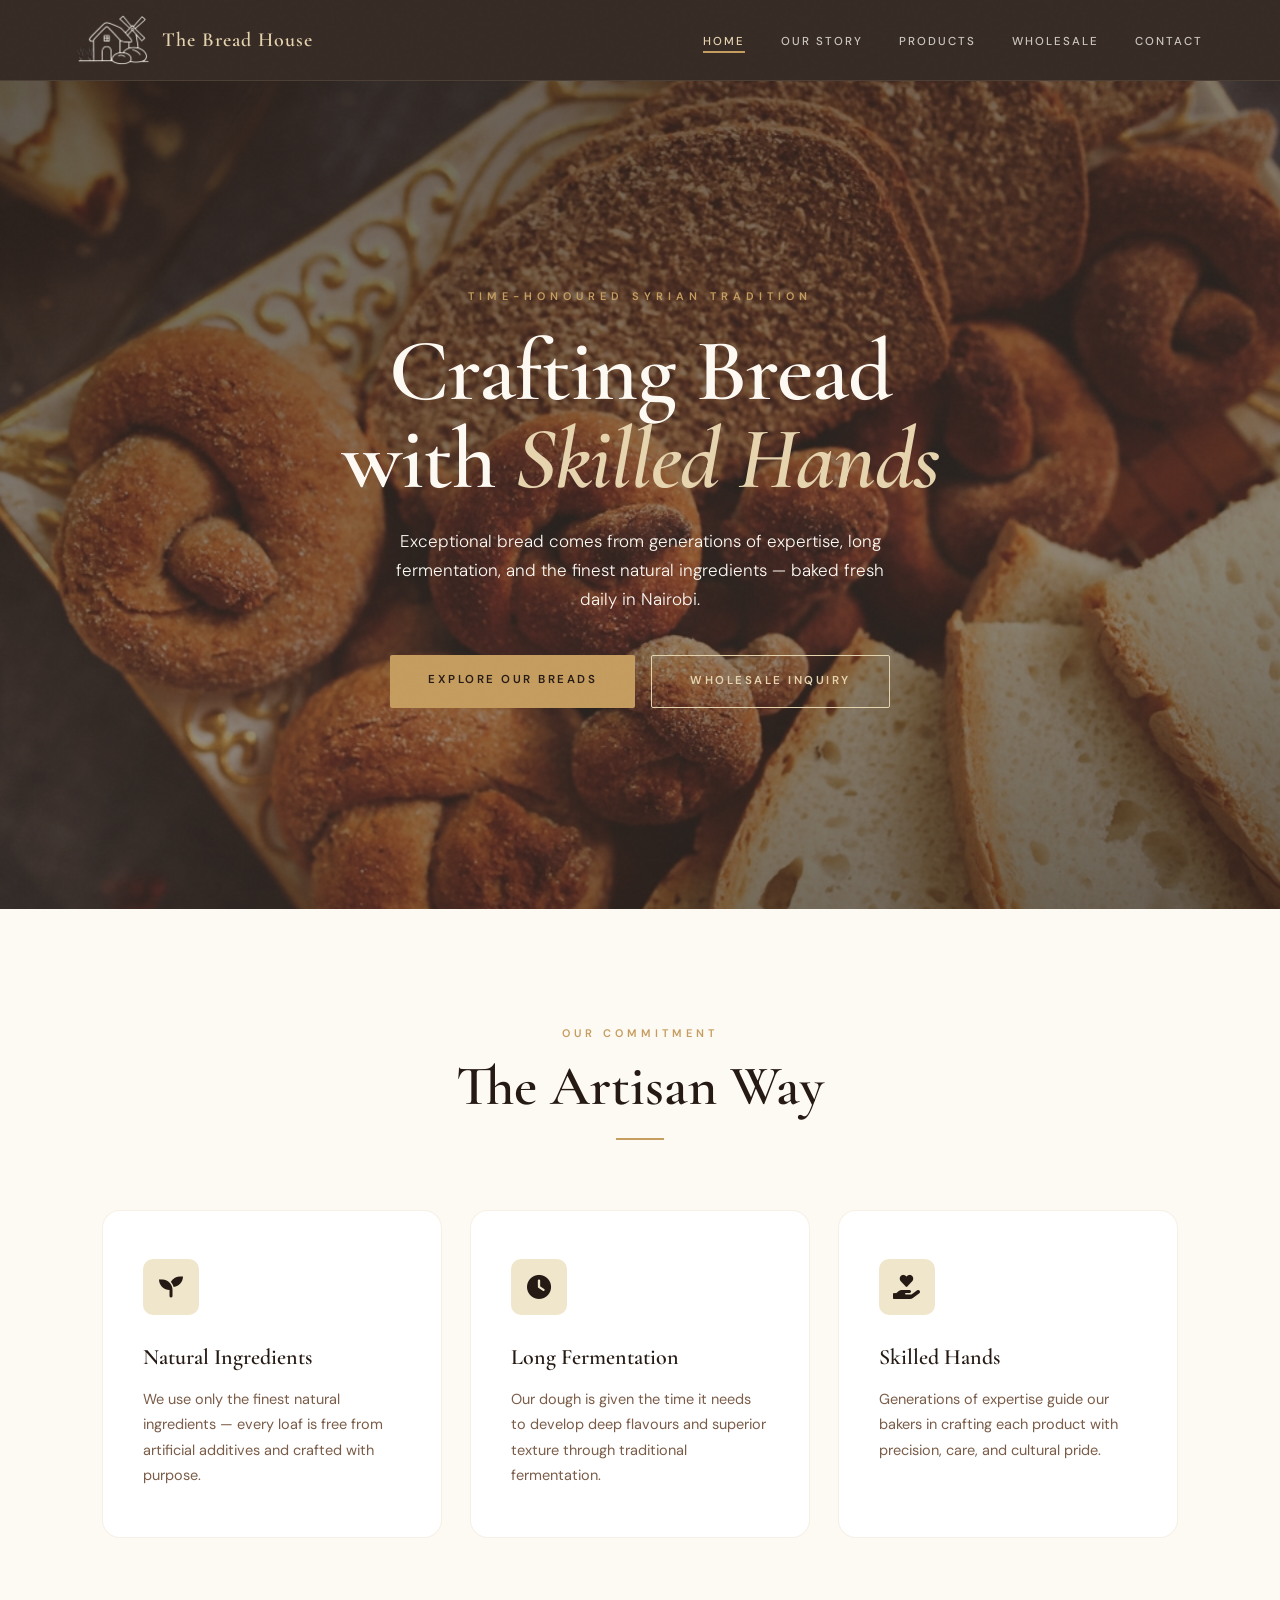
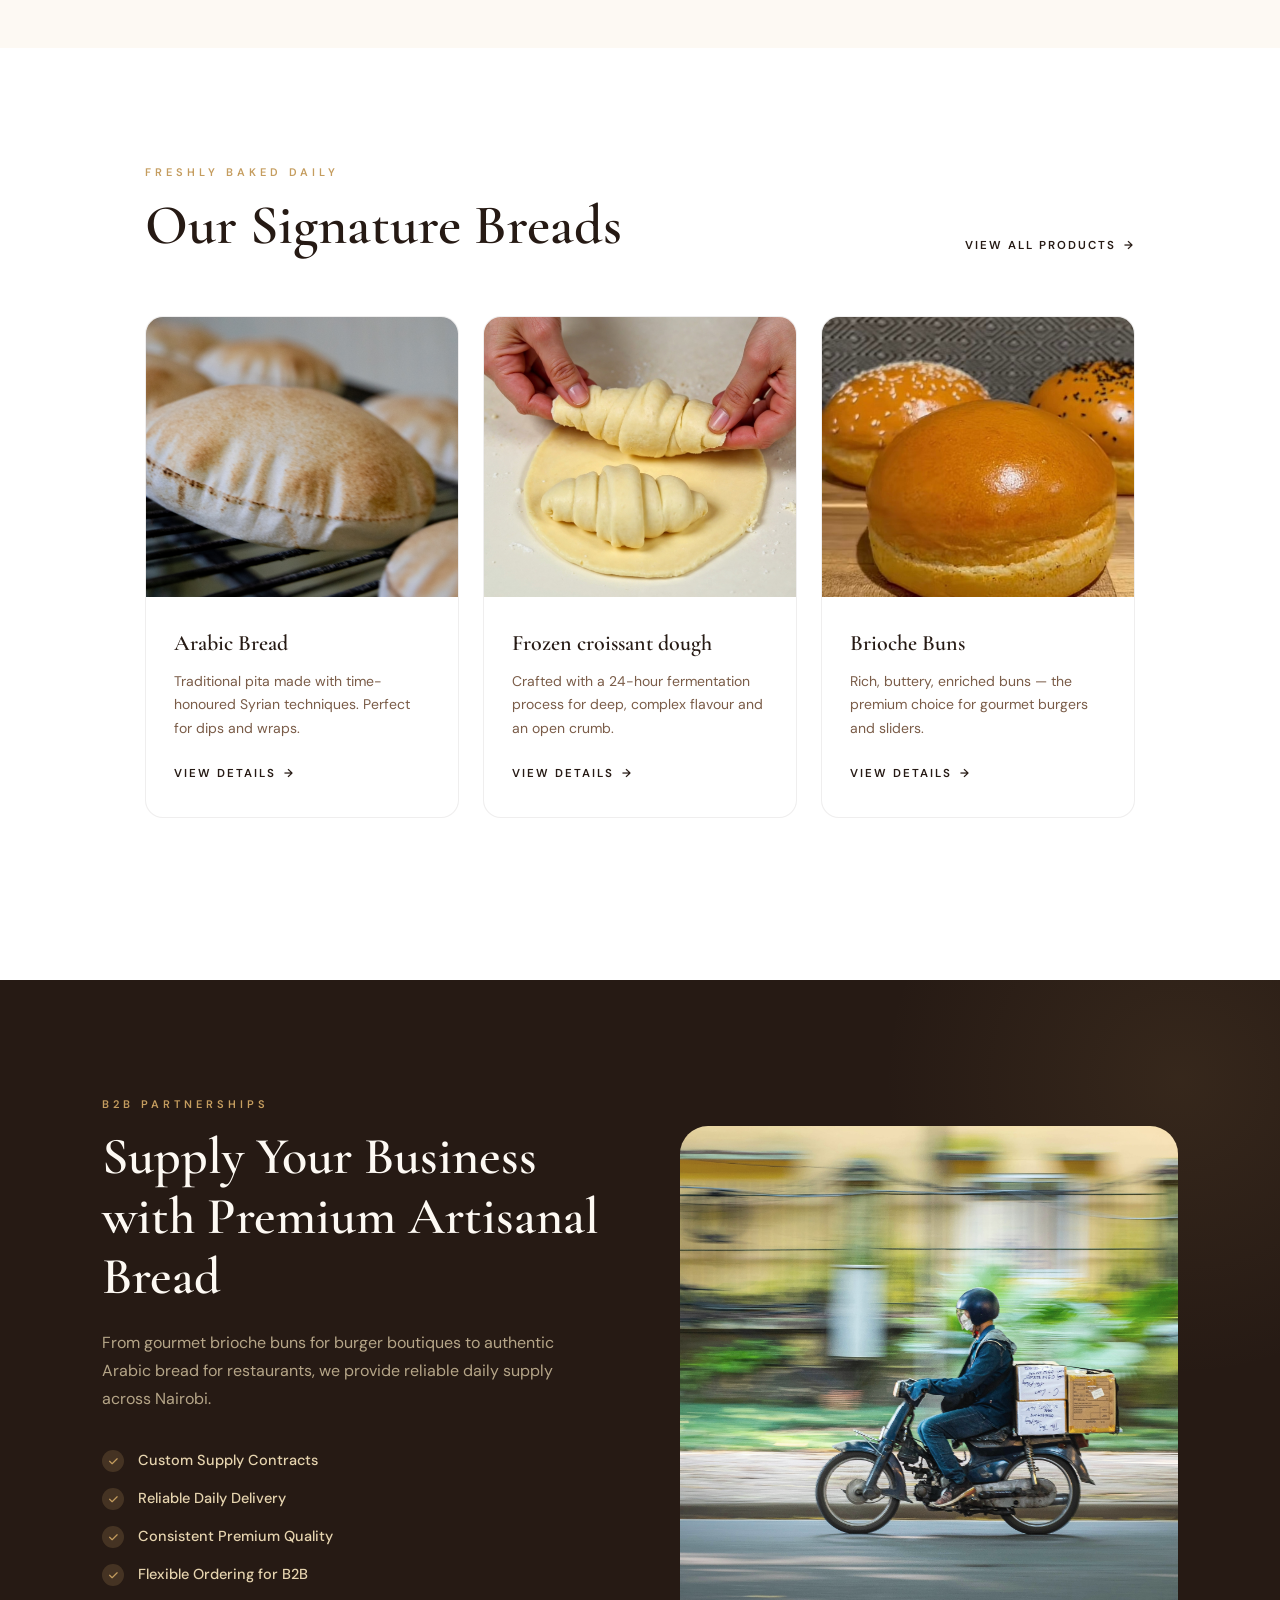
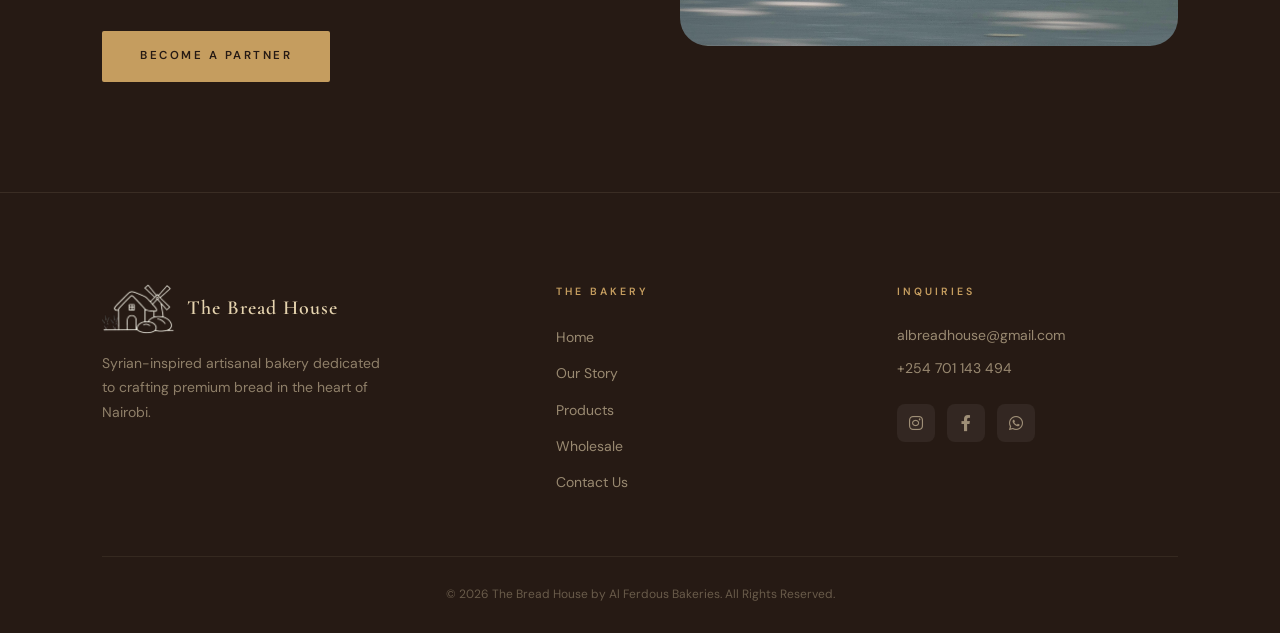
==== commit ea8792b3: "changed layout of bread & goods" ====
--- a/index.html
+++ b/index.html
@@ -106,7 +106,7 @@
           <img src="img/frozen_croissant_dough.jpg" alt="Artisanal Sourdough">
         </div>
         <div class="product-info">
-          <h3>Artisanal Sourdough</h3>
+          <h3>Frozen croissant dough</h3>
           <p>Crafted with a 24-hour fermentation process for deep, complex flavour and an open crumb.</p>
           <a href="products.html" class="link-arrow">View Details</a>
         </div>
@@ -188,13 +188,6 @@
   </div>
 </footer>
 
-<script>
-  const hamburger = document.getElementById('hamburger');
-  const mobileNav = document.getElementById('mobileNav');
-  hamburger.addEventListener('click', () => {
-    hamburger.classList.toggle('open');
-    mobileNav.classList.toggle('open');
-  });
-</script>
+<script src="main.js"></script>
 </body>
 </html>
--- a/style.css
+++ b/style.css
@@ -806,8 +806,14 @@
 
 .product-category-grid {
   display: grid;
-  grid-template-columns: repeat(auto-fill, minmax(270px,1fr));
-  gap: 24px;
+  grid-template-columns: repeat(5, 1fr);
+  gap: 20px;
+}
+
+/* Sweets & Catering sections keep auto-fill since they have fewer items */
+#sweets .product-category-grid,
+#catering .product-category-grid {
+  grid-template-columns: repeat(auto-fill, minmax(260px, 1fr));
 }
 
 .product-item {
@@ -822,7 +828,7 @@
 
 .product-img-box {
   width:100%;
-  aspect-ratio: 4/3;
+  aspect-ratio: 3/2;
   overflow:hidden;
 }
 .product-img-box img {
@@ -833,20 +839,20 @@
 .product-item:hover .product-img-box img { transform:scale(1.08); }
 
 .product-details {
-  padding: 24px 24px 28px;
+  padding: 16px 16px 20px;
 }
 .product-details h3 {
   font-family: var(--display);
-  font-size: 22px;
+  font-size: 17px;
   font-weight: 600;
   color: var(--brown);
+  margin-bottom: 6px;
+}
+.product-details p {
+  font-size: 13px;
+  color: var(--muted);
+  line-height: 1.65;
   margin-bottom: 8px;
-}
-.product-details p {
-  font-size: 14px;
-  color: var(--muted);
-  line-height: 1.7;
-  margin-bottom: 10px;
 }
 .product-price {
   display: inline-block;
@@ -1436,6 +1442,11 @@
   .mv-grid             { grid-template-columns:1fr; }
   .footer-container    { grid-template-columns:1fr 1fr; }
   .footer-brand        { grid-column:1/-1; }
+
+  /* Breads grid: 3 columns on tablet (fits nicely) */
+  #breads .product-category-grid {
+    grid-template-columns: repeat(3, 1fr);
+  }
 }
 
 @media (max-width: 768px) {
@@ -1467,4 +1478,9 @@
   .team-card  { flex: 0 1 100%; }
   .partner-grid { grid-template-columns:1fr; }
   .process-steps { grid-template-columns:1fr; }
+
+  /* Breads grid: 2 columns on small mobile */
+  #breads .product-category-grid {
+    grid-template-columns: repeat(2, 1fr);
+  }
 }
